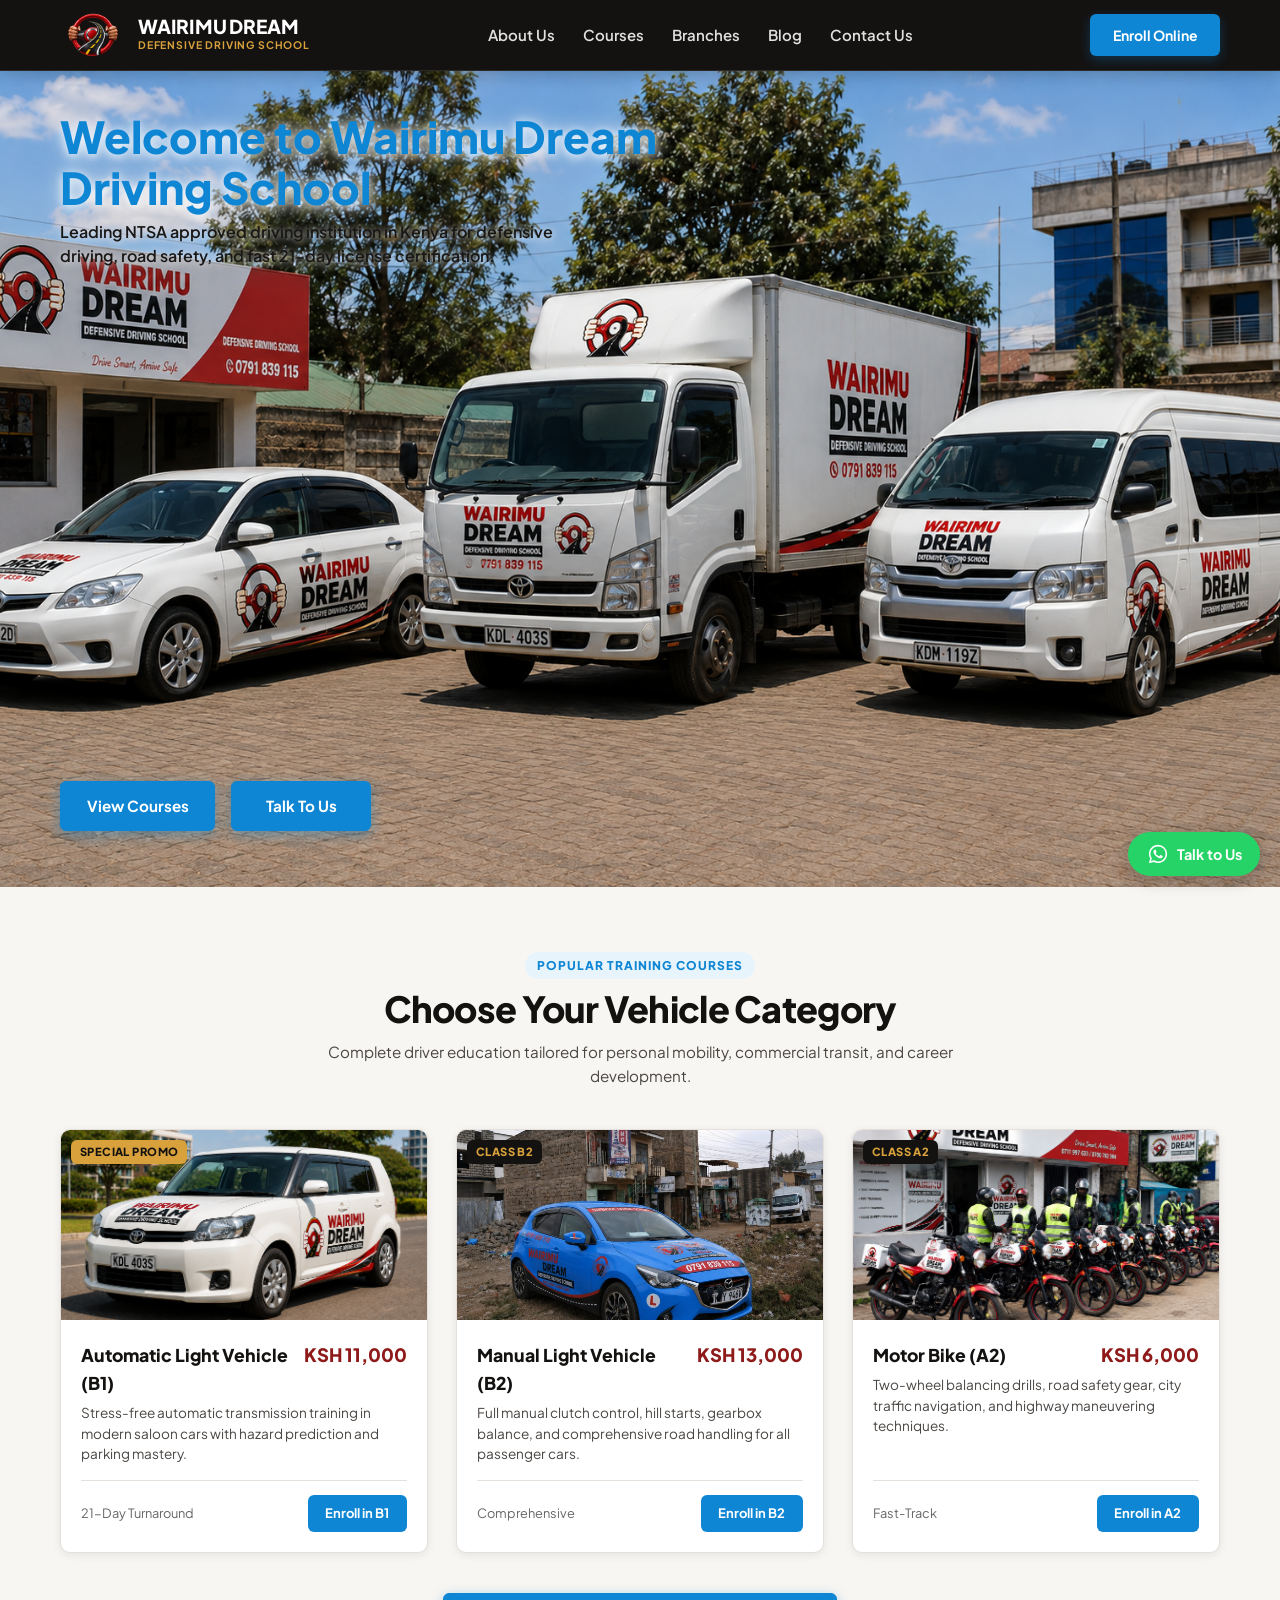
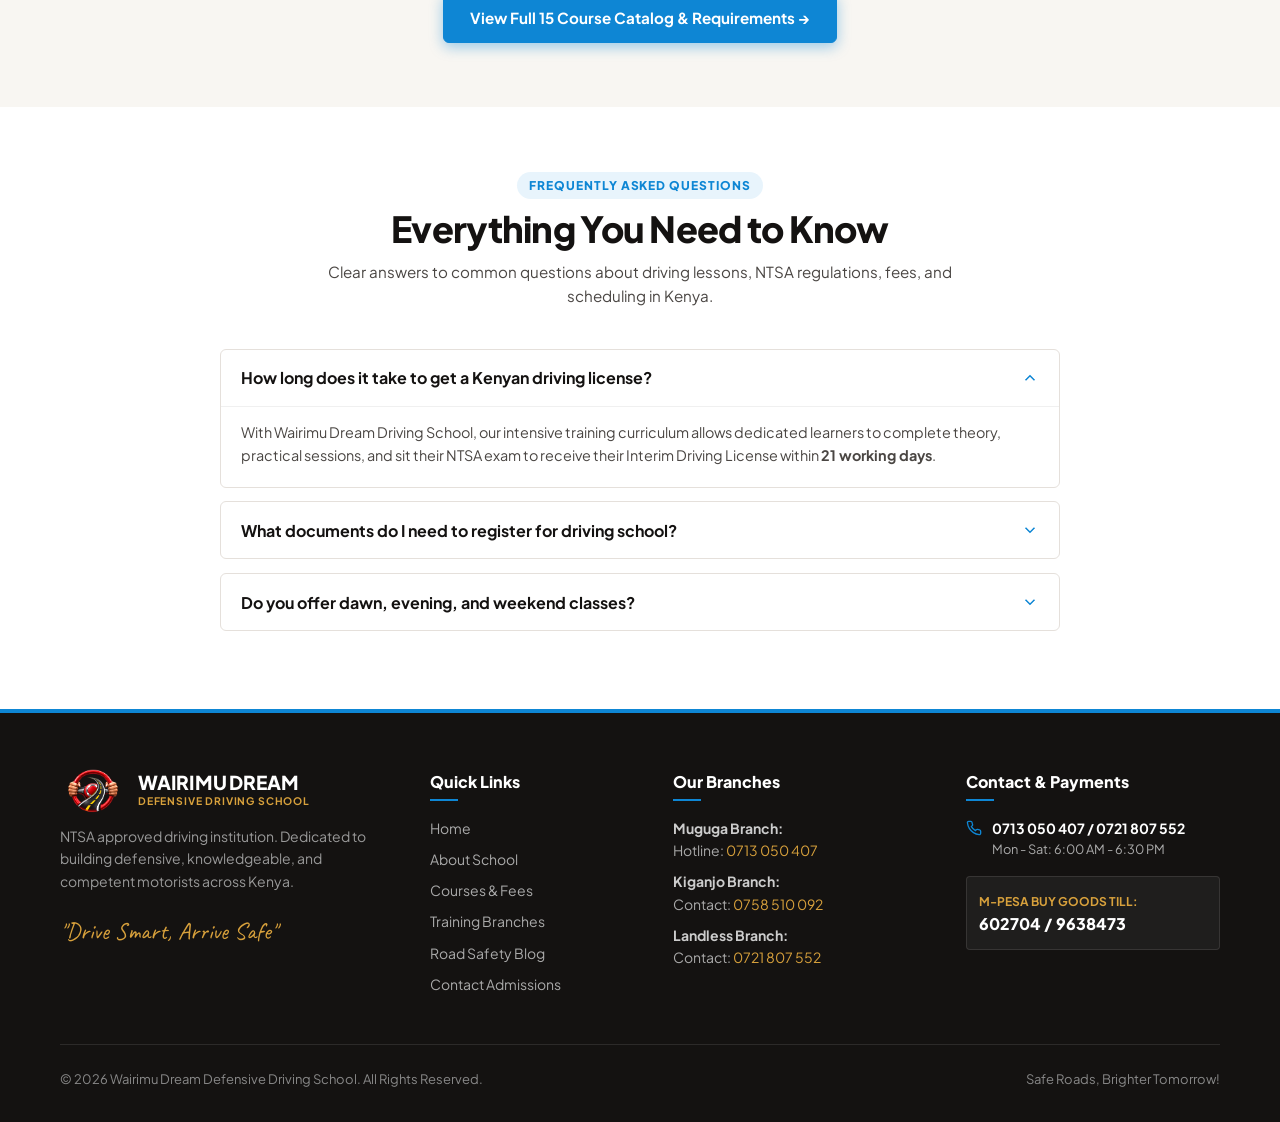
==== index.html @ 2af0788a "Complete agency-grade website redesign: corporate navbar, all 15 courses, FAQ, SEO schema, responsiv" ====
<!DOCTYPE html>
<html lang="en">
<head>
  <meta charset="UTF-8" />
  <meta name="viewport" content="width=device-width, initial-scale=1.0" />
  
  <!-- Primary Meta Tags -->
  <title>Wairimu Dream Defensive Driving School | NTSA Approved Driving School Kenya</title>
  <meta name="title" content="Wairimu Dream Defensive Driving School | NTSA Approved Driving School Kenya" />
  <meta name="description" content="Enroll at Wairimu Dream Defensive Driving School. NTSA approved courses in Kenya: Automatic B1 KSH 11,000, Manual B2 KSH 13,000, Motorbikes, Trucks, and Vans. Get your DL in 21 days." />
  <meta name="keywords" content="driving school in kenya, wairimu dream driving school, driving lessons muguga, driving school kiganjo, driving school landless, ntsa approved driving school" />
  <link rel="canonical" href="http://localhost:3000/index.html" />

  <link rel="preconnect" href="https://fonts.googleapis.com" />
  <link rel="preconnect" href="https://fonts.gstatic.com" crossorigin />
  <link href="https://fonts.googleapis.com/css2?family=Caveat:wght@600;700&family=Plus+Jakarta+Sans:wght@400;500;600;700;800&display=swap" rel="stylesheet" />

  <link rel="stylesheet" href="style.css" />

  <!-- Schema.org JSON-LD -->
  <script type="application/ld+json">
  {
    "@context": "https://schema.org",
    "@type": "DrivingSchool",
    "name": "Wairimu Dream Defensive Driving School",
    "url": "http://localhost:3000/",
    "logo": "http://localhost:3000/images/logo/logo.png",
    "telephone": "+254713050407",
    "priceRange": "KSH 500 - KSH 16,000"
  }
  </script>
</head>
<body>

  <!-- Sticky Navbar (Matching Screenshot Reference) -->
  <header class="site-header" id="mainHeader">
    <div class="container navbar-inner">
      <a href="index.html" class="brand-wrapper" aria-label="Wairimu Dream Defensive Driving School">
        <img src="images/logo/logo.png" alt="Wairimu Dream Logo" class="brand-logo-img" onerror="this.onerror=null; this.src='images/logo.png';" />
        <div class="brand-text-block">
          <span class="brand-title-main">WAIRIMU DREAM</span>
          <span class="brand-title-sub">DEFENSIVE DRIVING SCHOOL</span>
        </div>
      </a>

      <!-- Navigation Menu (Desktop links & Mobile Dropdown Card) -->
      <nav class="main-navigation" id="mainNavigation">
        <ul class="nav-links-list">
          <li><a href="about.html" class="nav-item-link">About Us</a></li>
          <li><a href="courses.html" class="nav-item-link">Courses</a></li>
          <li><a href="branches.html" class="nav-item-link">Branches</a></li>
          <li><a href="blog.html" class="nav-item-link">Blog</a></li>
          <li><a href="contact.html" class="nav-item-link">Contact Us</a></li>
        </ul>
        <div class="mobile-menu-cta-wrap">
          <a href="contact.html" class="mobile-menu-cta-btn">Enroll Online</a>
        </div>
      </nav>

      <!-- Desktop Action & Mobile Hamburger Button (Matching Screenshot 1 & 2) -->
      <div style="display: flex; align-items: center; gap: 0.75rem;">
        <a href="contact.html" class="header-action-btn desktop-only">Enroll Online</a>
        <button class="mobile-nav-toggle" id="navToggleBtn" aria-label="Toggle Menu" aria-expanded="false">
          <svg viewBox="0 0 24 24" fill="none" stroke="currentColor" stroke-width="2.5"><line x1="3" y1="6" x2="21" y2="6"/><line x1="3" y1="12" x2="21" y2="12"/><line x1="3" y1="18" x2="21" y2="18"/></svg>
        </button>
      </div>
    </div>
  </header>

  <main>
    <!-- Hero Section (Daylight Fleet with Clean Headline & Bottom Action Buttons) -->
    <section class="hero-mobile-fit" id="heroSection">
      <div class="container" style="display: flex; flex-direction: column; justify-content: space-between; height: 100%; min-height: inherit;">
        
        <!-- Top Overlay Headline -->
        <div class="hero-top-overlay-headline">
          <h1 class="hero-headline-blue">Welcome to Wairimu Dream Driving School</h1>
          <p class="hero-lead-text">
            Leading NTSA approved driving institution in Kenya for defensive driving, road safety, and fast 21-day license certification.
          </p>
        </div>

        <!-- Bottom Action Buttons (Matching Screenshot 1 & 2) -->
        <div class="hero-bottom-actions">
          <div class="hero-btn-row-flex">
            <a href="courses.html" class="btn-hero-blue">View Courses</a>
            <a href="https://wa.me/254721807552?text=Hello%20Wairimu%20Dream%20Driving%20School,%20I%20would%20like%20to%20inquire%20about%20driving%20classes." target="_blank" rel="noopener noreferrer" class="btn-hero-talk">Talk To Us</a>
          </div>
        </div>

      </div>
    </section>

    <!-- Popular Courses Grid -->
    <section class="section-padding bg-light-section" id="popularCourses">
      <div class="container">
        <div class="section-header-corp">
          <span class="section-badge-corp">POPULAR TRAINING COURSES</span>
          <h2 class="section-title-corp">Choose Your Vehicle Category</h2>
          <p class="section-desc-corp">Complete driver education tailored for personal mobility, commercial transit, and career development.</p>
        </div>

        <div class="courses-grid-cards">
          <!-- B1 Automatic (Special Offer) -->
          <div class="corp-course-card">
            <div class="card-media-wrapper">
              <img src="images/courses/b1-automatic.png" alt="Class B1 Automatic Light Vehicle" />
              <span class="card-category-tag promo-tag">SPECIAL PROMO</span>
            </div>
            <div class="card-body-corp">
              <div class="card-title-row">
                <h3 class="card-course-title">Automatic Light Vehicle (B1)</h3>
                <span class="card-course-fee">KSH 11,000</span>
              </div>
              <p class="card-course-summary">Stress-free automatic transmission training in modern saloon cars with hazard prediction and parking mastery.</p>
              <div class="card-footer-action">
                <span style="font-size: 0.8rem; color: #666;">21-Day Turnaround</span>
                <a href="contact.html?course=B1" class="btn-card-enroll">Enroll in B1</a>
              </div>
            </div>
          </div>

          <!-- B2 Manual Light Vehicle -->
          <div class="corp-course-card">
            <div class="card-media-wrapper">
              <img src="images/courses/b2-manual.jpeg" alt="Class B2 Manual Light Vehicle" />
              <span class="card-category-tag">CLASS B2</span>
            </div>
            <div class="card-body-corp">
              <div class="card-title-row">
                <h3 class="card-course-title">Manual Light Vehicle (B2)</h3>
                <span class="card-course-fee">KSH 13,000</span>
              </div>
              <p class="card-course-summary">Full manual clutch control, hill starts, gearbox balance, and comprehensive road handling for all passenger cars.</p>
              <div class="card-footer-action">
                <span style="font-size: 0.8rem; color: #666;">Comprehensive</span>
                <a href="contact.html?course=B2" class="btn-card-enroll">Enroll in B2</a>
              </div>
            </div>
          </div>

          <!-- A2 Motorbike -->
          <div class="corp-course-card">
            <div class="card-media-wrapper">
              <img src="images/courses/a2-motorcycle.png" alt="Class A2 Motorcycle" />
              <span class="card-category-tag">CLASS A2</span>
            </div>
            <div class="card-body-corp">
              <div class="card-title-row">
                <h3 class="card-course-title">Motor Bike (A2)</h3>
                <span class="card-course-fee">KSH 6,000</span>
              </div>
              <p class="card-course-summary">Two-wheel balancing drills, road safety gear, city traffic navigation, and highway maneuvering techniques.</p>
              <div class="card-footer-action">
                <span style="font-size: 0.8rem; color: #666;">Fast-Track</span>
                <a href="contact.html?course=A2" class="btn-card-enroll">Enroll in A2</a>
              </div>
            </div>
          </div>
        </div>

        <div style="text-align: center; margin-top: 2.5rem;">
          <a href="courses.html" class="btn-hero-blue" style="display: inline-flex;">View Full 15 Course Catalog &amp; Requirements &rarr;</a>
        </div>
      </div>
    </section>

    <!-- Frequently Asked Questions -->
    <section class="section-padding" id="faqSection">
      <div class="container">
        <div class="section-header-corp">
          <span class="section-badge-corp">FREQUENTLY ASKED QUESTIONS</span>
          <h2 class="section-title-corp">Everything You Need to Know</h2>
          <p class="section-desc-corp">Clear answers to common questions about driving lessons, NTSA regulations, fees, and scheduling in Kenya.</p>
        </div>

        <div class="faq-container">
          <div class="faq-item active">
            <button class="faq-question-btn" aria-expanded="true">
              <span>How long does it take to get a Kenyan driving license?</span>
              <svg class="faq-icon-arrow" viewBox="0 0 24 24" fill="none" stroke="currentColor" stroke-width="2"><polyline points="6 9 12 15 18 9"/></svg>
            </button>
            <div class="faq-answer-content">
              <p>With Wairimu Dream Driving School, our intensive training curriculum allows dedicated learners to complete theory, practical sessions, and sit their NTSA exam to receive their Interim Driving License within <strong>21 working days</strong>.</p>
            </div>
          </div>

          <div class="faq-item">
            <button class="faq-question-btn" aria-expanded="false">
              <span>What documents do I need to register for driving school?</span>
              <svg class="faq-icon-arrow" viewBox="0 0 24 24" fill="none" stroke="currentColor" stroke-width="2"><polyline points="6 9 12 15 18 9"/></svg>
            </button>
            <div class="faq-answer-content">
              <p>To register, you need: 1. A clear copy of your National ID or Passport, 2. A copy of your KRA PIN certificate, 3. Two passport-size photographs, and 4. You must be at least 18 years of age.</p>
            </div>
          </div>

          <div class="faq-item">
            <button class="faq-question-btn" aria-expanded="false">
              <span>Do you offer dawn, evening, and weekend classes?</span>
              <svg class="faq-icon-arrow" viewBox="0 0 24 24" fill="none" stroke="currentColor" stroke-width="2"><polyline points="6 9 12 15 18 9"/></svg>
            </button>
            <div class="faq-answer-content">
              <p>Yes! We offer dawn classes starting at <strong>6:00 AM</strong>, day sessions, evening classes up to <strong>6:30 PM</strong>, as well as dedicated Saturday practical sessions.</p>
            </div>
          </div>
        </div>
      </div>
    </section>
  </main>

  <!-- Footer -->
  <footer class="site-footer-corp">
    <div class="container">
      <div class="footer-grid-corp">
        <div class="footer-about-block">
          <div class="brand-wrapper" style="margin-bottom: 0.75rem;">
            <img src="images/logo/logo.png" alt="Wairimu Dream Logo" class="brand-logo-img" style="filter: brightness(1.2);" onerror="this.onerror=null; this.src='images/logo.png';" />
            <div class="brand-text-block">
              <span class="brand-title-main" style="color: #FFFFFF;">WAIRIMU DREAM</span>
              <span class="brand-title-sub" style="color: var(--color-gold);">DEFENSIVE DRIVING SCHOOL</span>
            </div>
          </div>
          <p>
            NTSA approved driving institution. Dedicated to building defensive, knowledgeable, and competent motorists across Kenya.
          </p>
          <p style="font-family: var(--font-script); font-size: 1.5rem; color: var(--color-gold);">
            "Drive Smart, Arrive Safe"
          </p>
        </div>

        <div>
          <h4 class="footer-heading-corp">Quick Links</h4>
          <ul class="footer-links-list">
            <li><a href="index.html">Home</a></li>
            <li><a href="about.html">About School</a></li>
            <li><a href="courses.html">Courses &amp; Fees</a></li>
            <li><a href="branches.html">Training Branches</a></li>
            <li><a href="blog.html">Road Safety Blog</a></li>
            <li><a href="contact.html">Contact Admissions</a></li>
          </ul>
        </div>

        <div>
          <h4 class="footer-heading-corp">Our Branches</h4>
          <ul class="footer-links-list">
            <li><strong>Muguga Branch:</strong> <br /><span style="color: #AAA;">Hotline: <a href="tel:0713050407" style="color: var(--color-gold);">0713 050 407</a></span></li>
            <li style="margin-top: 0.5rem;"><strong>Kiganjo Branch:</strong> <br /><span style="color: #AAA;">Contact: <a href="tel:0758510092" style="color: var(--color-gold);">0758 510 092</a></span></li>
            <li style="margin-top: 0.5rem;"><strong>Landless Branch:</strong> <br /><span style="color: #AAA;">Contact: <a href="tel:0721807552" style="color: var(--color-gold);">0721 807 552</a></span></li>
          </ul>
        </div>

        <div>
          <h4 class="footer-heading-corp">Contact &amp; Payments</h4>
          <div class="footer-contact-item">
            <svg viewBox="0 0 24 24" fill="none" stroke="currentColor" stroke-width="2"><path d="M22 16.92v3a2 2 0 0 1-2.18 2 19.79 19.79 0 0 1-8.63-3.07 19.5 19.5 0 0 1-6-6 19.79 19.79 0 0 1-3.07-8.67A2 2 0 0 1 4.11 2h3a2 2 0 0 1 2 1.72 12.84 12.84 0 0 0 .7 2.81 2 2 0 0 1-.45 2.11L8.09 9.91a16 16 0 0 0 6 6l1.27-1.27a2 2 0 0 1 2.11-.45 12.84 12.84 0 0 0 2.81.7A2 2 0 0 1 22 16.92z"/></svg>
            <div>
              <p style="margin: 0; font-weight: 700; color: #FFF;">0713 050 407 / 0721 807 552</p>
              <p style="margin: 0; font-size: 0.8rem;">Mon - Sat: 6:00 AM - 6:30 PM</p>
            </div>
          </div>
          <div style="margin-top: 1rem; background: rgba(255,255,255,0.05); padding: 0.75rem; border-radius: 4px; border: 1px solid rgba(255,255,255,0.1);">
            <span style="font-size: 0.75rem; color: var(--color-gold); font-weight: 700;">M-PESA BUY GOODS TILL:</span>
            <p style="color: #FFF; font-weight: 800; font-size: 1rem; margin: 0;">602704 / 9638473</p>
          </div>
        </div>
      </div>

      <div class="footer-bottom-corp">
        <p>&copy; <span id="currentYear"></span> Wairimu Dream Defensive Driving School. All Rights Reserved.</p>
        <p>Safe Roads, Brighter Tomorrow!</p>
      </div>
    </div>
  </footer>

  <!-- Floating WhatsApp (Matching Screenshot 1 & 2) -->
  <a href="https://wa.me/254721807552?text=Hello%20Wairimu%20Dream%20Driving%20School,%20I%20would%20like%20to%20inquire%20about%20driving%20classes." class="floating-whatsapp-pill" target="_blank" rel="noopener noreferrer" aria-label="Talk to Us on WhatsApp">
    <svg viewBox="0 0 24 24" fill="currentColor"><path d="M12.04 2c-5.46 0-9.91 4.45-9.91 9.91 0 1.75.46 3.45 1.32 4.95L2.05 22l5.25-1.38c1.45.79 3.08 1.21 4.74 1.21 5.46 0 9.91-4.45 9.91-9.91 0-2.65-1.03-5.14-2.9-7.01A9.816 9.816 0 0 0 12.04 2zm0 18.09c-1.48 0-2.93-.4-4.2-1.15l-.3-.18-3.12.82.83-3.04-.2-.31a8.136 8.136 0 0 1-1.25-4.32c0-4.52 3.68-8.2 8.2-8.2 2.19 0 4.25.85 5.8 2.4 1.55 1.55 2.4 3.61 2.4 5.8 0 4.52-3.68 8.18-8.16 8.18zm4.49-6.14c-.25-.12-1.46-.72-1.68-.8-.23-.08-.39-.12-.56.12-.17.25-.64.8-.79.97-.14.17-.29.19-.53.07-.25-.12-1.04-.38-1.98-1.22-.73-.65-1.23-1.46-1.37-1.71-.14-.25-.01-.38.11-.5.11-.11.25-.29.37-.43.12-.14.17-.25.25-.41.08-.17.04-.31-.02-.43s-.56-1.34-.76-1.84c-.2-.48-.41-.42-.56-.43h-.48c-.17 0-.43.06-.66.31-.23.25-.87.85-.87 2.07 0 1.22.89 2.4 1.01 2.57.12.17 1.75 2.67 4.24 3.74.59.26 1.05.41 1.41.53.6.19 1.14.16 1.57.1.48-.07 1.46-.6 1.67-1.18.21-.58.21-1.07.14-1.18-.06-.1-.23-.16-.48-.28z"/></svg>
    <span>Talk to Us</span>
  </a>

  <script src="script.js"></script>
</body>
</html>
---- style.css ----
/* ==========================================================================
   WAIRIMU DREAM DEFENSIVE DRIVING SCHOOL
   Reference Pixel-Perfect Mobile-First Design (Matching Screenshots)
   ========================================================================== */

:root {
  /* Brand Corporate Colors */
  --color-primary: #8E1A1A;        /* Deep Maroon */
  --color-primary-dark: #661010;
  --color-primary-light: #A82424;
  --color-primary-subtle: #FDF2F2;
  
  --color-accent-blue: #0E86D4;    /* Action Blue matching reference */
  --color-accent-blue-dark: #0B6FB3;
  
  --color-gold: #D8A13C;           /* Kenyan Gold */
  --color-gold-dark: #B38022;
  --color-gold-light: #FBF4E4;
  
  --color-dark: #141211;           /* Deep Navbar Dark */
  --color-dark-surface: #1E1B19;   /* Mobile Dropdown Dark */
  --color-dark-alt: #2C2927;
  --color-gray-dark: #4A4643;
  --color-gray-mid: #706B67;
  --color-gray-light: #E5E0DB;
  --color-gray-bg: #F8F6F2;
  --color-white: #FFFFFF;
  
  --color-whatsapp: #25D366;
  --color-whatsapp-dark: #1EBE5D;
  
  /* Typography */
  --font-main: 'Plus Jakarta Sans', -apple-system, BlinkMacSystemFont, 'Segoe UI', Roboto, sans-serif;
  --font-script: 'Caveat', cursive;
  
  /* Shadows & Radius */
  --shadow-sm: 0 2px 8px rgba(0, 0, 0, 0.08);
  --shadow-md: 0 8px 24px rgba(0, 0, 0, 0.12);
  --shadow-lg: 0 16px 36px rgba(0, 0, 0, 0.2);
  
  --radius-sm: 6px;
  --radius-md: 10px;
  --radius-lg: 14px;
  --radius-full: 9999px;
  
  --transition: all 0.25s cubic-bezier(0.16, 1, 0.3, 1);
}

/* Global Reset */
*, *::before, *::after {
  box-sizing: border-box;
  margin: 0;
  padding: 0;
}

html {
  scroll-behavior: smooth;
  font-size: 16px;
  overflow-x: hidden;
  width: 100%;
}

body {
  font-family: var(--font-main);
  color: var(--color-dark);
  background-color: #FFFFFF;
  line-height: 1.6;
  -webkit-font-smoothing: antialiased;
  -moz-osx-font-smoothing: grayscale;
  overflow-x: hidden;
  width: 100%;
}

img {
  max-width: 100%;
  height: auto;
  display: block;
}

/* Prevent inline SVG icons from blowing up — always set explicit size on the element */
svg {
  overflow: hidden;
  flex-shrink: 0;
}

a {
  color: inherit;
  text-decoration: none;
  transition: var(--transition);
}

ul {
  list-style: none;
}

button, input, select, textarea {
  font-family: inherit;
  outline: none;
}

/* ==========================================================================
   Top Announcement Bar (sub-pages: courses, about, branches, blog, contact)
   ========================================================================== */

.top-bar {
  background-color: var(--color-dark);
  color: #AAAAAA;
  font-size: 0.8125rem;
  padding: 0.4rem 0;
  border-bottom: 1px solid rgba(255,255,255,0.08);
}

.top-bar-content {
  display: flex;
  justify-content: space-between;
  align-items: center;
  flex-wrap: wrap;
  gap: 0.4rem;
}

.top-bar-left,
.top-bar-right {
  display: flex;
  align-items: center;
  gap: 1rem;
  flex-wrap: wrap;
}

.top-bar-item {
  display: inline-flex;
  align-items: center;
  gap: 0.4rem;
  white-space: nowrap;
}

.top-bar-item svg {
  color: var(--color-gold);
  width: 14px !important;
  height: 14px !important;
  min-width: 14px;
  min-height: 14px;
  flex-shrink: 0;
}

.top-bar-item a {
  color: #CCCCCC;
}

.top-bar-item a:hover {
  color: #FFFFFF;
}

.top-badge-ntsa {
  background-color: var(--color-primary);
  color: #FFFFFF;
  font-size: 0.68rem;
  font-weight: 800;
  padding: 0.1rem 0.45rem;
  border-radius: 4px;
  letter-spacing: 0.04em;
  text-transform: uppercase;
}

/* ==========================================================================
   Container
   ========================================================================== */

.container {
  width: 100%;
  max-width: 1200px;
  margin-left: auto;
  margin-right: auto;
  padding-left: 1.25rem;
  padding-right: 1.25rem;
}

/* ==========================================================================
   Navbar: Dark Header (Matching Screenshot Reference)
   ========================================================================== */

.site-header {
  position: sticky;
  top: 0;
  z-index: 1000;
  background-color: var(--color-dark);
  border-bottom: 1px solid rgba(255, 255, 255, 0.1);
  box-shadow: 0 4px 16px rgba(0, 0, 0, 0.2);
}

.navbar-inner {
  display: flex;
  justify-content: space-between;
  align-items: center;
  height: 70px;
}

.brand-wrapper {
  display: flex;
  align-items: center;
  gap: 0.75rem;
}

.brand-logo-img {
  height: 44px !important;
  max-height: 44px !important;
  width: auto !important;
  max-width: 160px !important;
  object-fit: contain;
  display: block;
}

.brand-text-block {
  display: flex;
  flex-direction: column;
}

.brand-title-main {
  font-size: 1.2rem;
  font-weight: 800;
  color: #FFFFFF;
  line-height: 1.1;
  letter-spacing: -0.01em;
}

.brand-title-sub {
  font-size: 0.65rem;
  font-weight: 700;
  color: var(--color-gold);
  letter-spacing: 0.08em;
  text-transform: uppercase;
}

/* Desktop Nav Links */
.main-navigation {
  display: flex;
  align-items: center;
}

.nav-links-list {
  display: flex;
  align-items: center;
  gap: 1.75rem;
}

.nav-item-link {
  font-size: 0.9375rem;
  font-weight: 600;
  color: #E0E0E0;
  padding: 0.4rem 0;
  position: relative;
}

.nav-item-link:hover,
.nav-item-link.active {
  color: var(--color-accent-blue);
}

.nav-item-link::after {
  content: '';
  position: absolute;
  bottom: 0;
  left: 0;
  width: 0;
  height: 2px;
  background-color: var(--color-accent-blue);
  transition: width 0.25s ease;
}

.nav-item-link:hover::after,
.nav-item-link.active::after {
  width: 100%;
}

.header-action-btn {
  background-color: var(--color-accent-blue);
  color: #FFFFFF;
  font-size: 0.875rem;
  font-weight: 700;
  padding: 0.6rem 1.4rem;
  border-radius: var(--radius-sm);
  display: inline-flex;
  align-items: center;
  gap: 0.4rem;
  box-shadow: 0 4px 12px rgba(14, 134, 212, 0.3);
}

.header-action-btn:hover {
  background-color: var(--color-accent-blue-dark);
  color: #FFFFFF;
}

/* Mobile Hamburger Button (Matching Screenshot 1 & 2) */
.mobile-nav-toggle {
  display: none;
  background: transparent;
  border: 1px solid rgba(255, 255, 255, 0.3);
  border-radius: 6px;
  cursor: pointer;
  padding: 0.45rem 0.65rem;
  color: #FFFFFF;
}

.mobile-nav-toggle svg {
  width: 22px;
  height: 22px;
  display: block;
}

/* ==========================================================================
   Hero Section: Daylight Real Fleet Image (Exact Screenshot Layout)
   ========================================================================== */

.hero-mobile-fit {
  position: relative;
  min-height: 80vh;
  display: flex;
  flex-direction: column;
  justify-content: space-between;
  background-color: #D6D0C5;
  background-image: url('images/hero/hero-1 (1).png');
  background-size: cover;
  background-position: center;
  padding: 2.5rem 0 3.5rem;
  overflow: hidden;
}

.hero-top-overlay-headline {
  position: relative;
  z-index: 2;
  text-align: left;
  max-width: 600px;
}

.hero-headline-blue {
  font-size: clamp(1.85rem, 4.5vw, 2.75rem);
  font-weight: 800;
  color: var(--color-accent-blue);
  line-height: 1.15;
  text-shadow: 0 2px 10px rgba(255, 255, 255, 0.9), 0 0 20px rgba(255, 255, 255, 0.8);
  margin-bottom: 0.5rem;
}

.hero-lead-text {
  font-size: 1rem;
  font-weight: 600;
  color: #1A1817;
  line-height: 1.5;
  text-shadow: 0 1px 8px rgba(255, 255, 255, 0.9);
  max-width: 540px;
}

/* Hero Bottom Action Buttons (Side by Side matching Screenshot) */
.hero-bottom-actions {
  position: relative;
  z-index: 2;
  margin-top: auto;
  padding-top: 2rem;
}

.hero-btn-row-flex {
  display: flex;
  align-items: center;
  gap: 1rem;
  flex-wrap: wrap;
}

.btn-hero-blue {
  background-color: var(--color-accent-blue);
  color: #FFFFFF;
  font-weight: 700;
  font-size: 0.95rem;
  padding: 0.75rem 1.6rem;
  border-radius: 6px;
  display: inline-flex;
  align-items: center;
  justify-content: center;
  box-shadow: 0 4px 14px rgba(14, 134, 212, 0.4);
  border: 1px solid var(--color-accent-blue);
  min-width: 140px;
}

.btn-hero-blue:hover {
  background-color: var(--color-accent-blue-dark);
  color: #FFFFFF;
}

.btn-hero-talk {
  background-color: var(--color-accent-blue);
  color: #FFFFFF;
  font-weight: 700;
  font-size: 0.95rem;
  padding: 0.75rem 1.6rem;
  border-radius: 6px;
  display: inline-flex;
  align-items: center;
  justify-content: center;
  box-shadow: 0 4px 14px rgba(14, 134, 212, 0.4);
  border: 1px solid var(--color-accent-blue);
  min-width: 140px;
}

.btn-hero-talk:hover {
  background-color: var(--color-accent-blue-dark);
  color: #FFFFFF;
}

/* ==========================================================================
   Floating WhatsApp Button (Matching Screenshot 1 & 2)
   ========================================================================== */

.floating-whatsapp-pill {
  position: fixed;
  bottom: 24px;
  right: 20px;
  z-index: 999;
  background-color: var(--color-whatsapp);
  color: #FFFFFF;
  padding: 0.65rem 1.15rem;
  border-radius: var(--radius-full);
  box-shadow: 0 4px 16px rgba(0, 0, 0, 0.25);
  display: flex;
  align-items: center;
  gap: 0.5rem;
  font-weight: 700;
  font-size: 0.9rem;
}

.floating-whatsapp-pill:hover {
  background-color: var(--color-whatsapp-dark);
  color: #FFFFFF;
  transform: translateY(-2px);
}

.floating-whatsapp-pill svg {
  width: 22px;
  height: 22px;
}

/* ==========================================================================
   Sub-Page Banners & Content Sections
   ========================================================================== */

.page-banner-corp {
  background-color: var(--color-gray-bg);
  border-bottom: 1px solid var(--color-gray-light);
  padding: 2.75rem 0 3rem;
  text-align: center;
}

.page-breadcrumbs {
  display: flex;
  justify-content: center;
  align-items: center;
  gap: 0.5rem;
  font-size: 0.8125rem;
  font-weight: 700;
  color: var(--color-accent-blue);
  text-transform: uppercase;
  letter-spacing: 0.05em;
  margin-bottom: 0.5rem;
}

.page-breadcrumbs a {
  color: var(--color-gray-mid);
}

.page-breadcrumbs a:hover {
  color: var(--color-accent-blue);
}

.page-banner-title {
  font-size: clamp(1.85rem, 3.5vw, 2.5rem);
  font-weight: 800;
  color: var(--color-dark);
  line-height: 1.15;
  letter-spacing: -0.02em;
  margin-bottom: 0.4rem;
}

.page-banner-sub {
  font-size: 0.95rem;
  color: var(--color-gray-dark);
  max-width: 600px;
  margin: 0 auto;
}

.section-padding {
  padding: 4rem 0;
}

.bg-light-section {
  background-color: var(--color-gray-bg);
}

.section-header-corp {
  text-align: center;
  max-width: 680px;
  margin: 0 auto 2.5rem;
}

.section-badge-corp {
  display: inline-block;
  font-size: 0.75rem;
  font-weight: 800;
  color: var(--color-accent-blue);
  background-color: #E8F4FC;
  padding: 0.25rem 0.75rem;
  border-radius: var(--radius-full);
  letter-spacing: 0.08em;
  text-transform: uppercase;
  margin-bottom: 0.5rem;
}

.section-title-corp {
  font-size: clamp(1.75rem, 3vw, 2.25rem);
  font-weight: 800;
  color: var(--color-dark);
  line-height: 1.2;
  letter-spacing: -0.02em;
  margin-bottom: 0.6rem;
}

.section-desc-corp {
  font-size: 0.95rem;
  color: var(--color-gray-dark);
  line-height: 1.6;
}

/* ==========================================================================
   Courses Showcase Cards
   ========================================================================== */

.courses-grid-cards {
  display: grid;
  grid-template-columns: repeat(3, 1fr);
  gap: 1.75rem;
}

.corp-course-card {
  background-color: #FFFFFF;
  border-radius: var(--radius-md);
  border: 1px solid var(--color-gray-light);
  overflow: hidden;
  box-shadow: var(--shadow-sm);
  transition: var(--transition);
  display: flex;
  flex-direction: column;
}

.corp-course-card:hover {
  transform: translateY(-4px);
  box-shadow: var(--shadow-md);
  border-color: var(--color-accent-blue);
}

.card-media-wrapper {
  position: relative;
  height: 190px;
  background-color: var(--color-gray-bg);
  overflow: hidden;
}

.card-media-wrapper img {
  width: 100%;
  height: 100%;
  object-fit: cover;
  transition: transform 0.4s ease;
}

.corp-course-card:hover .card-media-wrapper img {
  transform: scale(1.04);
}

.card-category-tag {
  position: absolute;
  top: 10px;
  left: 10px;
  background-color: var(--color-dark);
  color: var(--color-gold);
  font-size: 0.7rem;
  font-weight: 800;
  padding: 0.2rem 0.55rem;
  border-radius: var(--radius-sm);
  letter-spacing: 0.04em;
}

.card-category-tag.promo-tag {
  background-color: var(--color-gold);
  color: var(--color-dark);
}

.card-body-corp {
  padding: 1.25rem;
  display: flex;
  flex-direction: column;
  flex: 1;
}

.card-title-row {
  display: flex;
  justify-content: space-between;
  align-items: baseline;
  margin-bottom: 0.4rem;
  gap: 0.5rem;
}

.card-course-title {
  font-size: 1.1rem;
  font-weight: 800;
  color: var(--color-dark);
}

.card-course-fee {
  font-size: 1.15rem;
  font-weight: 800;
  color: var(--color-primary);
  white-space: nowrap;
}

.card-course-summary {
  font-size: 0.85rem;
  color: var(--color-gray-dark);
  margin-bottom: 1rem;
  line-height: 1.5;
}

.card-req-list {
  background-color: var(--color-gray-bg);
  padding: 0.75rem;
  border-radius: var(--radius-sm);
  font-size: 0.78rem;
  color: var(--color-gray-mid);
  margin-bottom: 1rem;
  border-left: 3px solid var(--color-accent-blue);
}

.card-footer-action {
  margin-top: auto;
  display: flex;
  justify-content: space-between;
  align-items: center;
  padding-top: 0.85rem;
  border-top: 1px solid var(--color-gray-light);
}

.btn-card-enroll {
  background-color: var(--color-accent-blue);
  color: #FFFFFF;
  font-size: 0.8125rem;
  font-weight: 700;
  padding: 0.5rem 1.1rem;
  border-radius: var(--radius-sm);
}

.btn-card-enroll:hover {
  background-color: var(--color-accent-blue-dark);
  color: #FFFFFF;
}

/* Pricing Table */
.table-card-wrapper {
  background-color: #FFFFFF;
  border-radius: var(--radius-md);
  border: 1px solid var(--color-gray-light);
  box-shadow: var(--shadow-sm);
  overflow: hidden;
  margin-bottom: 3rem;
}

.table-responsive {
  width: 100%;
  overflow-x: auto;
  -webkit-overflow-scrolling: touch;
}

.pricing-table {
  width: 100%;
  border-collapse: collapse;
  text-align: left;
  min-width: 560px;
}

.pricing-table thead {
  background-color: var(--color-dark);
  color: #FFFFFF;
}

.pricing-table th {
  padding: 1rem 1.25rem;
  font-size: 0.8125rem;
  font-weight: 700;
  letter-spacing: 0.06em;
  text-transform: uppercase;
}

.pricing-table td {
  padding: 1rem 1.25rem;
  border-bottom: 1px solid var(--color-gray-light);
  vertical-align: middle;
}

.pricing-table tbody tr:hover {
  background-color: #FAF8F5;
}

.cat-pill {
  display: inline-flex;
  align-items: center;
  justify-content: center;
  padding: 0.25rem 0.6rem;
  border-radius: var(--radius-sm);
  background-color: var(--color-gray-bg);
  color: var(--color-dark);
  font-weight: 800;
  font-size: 0.8125rem;
  border: 1px solid var(--color-gray-light);
}

.cat-pill-gold {
  background-color: var(--color-gold);
  color: var(--color-dark);
}

.table-title {
  font-weight: 700;
  font-size: 0.95rem;
  color: var(--color-dark);
}

.table-price {
  font-weight: 800;
  font-size: 1.05rem;
  color: var(--color-primary);
}

.highlighted-row {
  background-color: #FFFDF8 !important;
  border-left: 4px solid var(--color-gold);
}

/* ==========================================================================
   About & Branches Layout
   ========================================================================== */

.about-grid-2col {
  display: grid;
  grid-template-columns: 1.1fr 0.9fr;
  gap: 3rem;
  align-items: center;
}

.about-img-frame {
  border-radius: var(--radius-md);
  overflow: hidden;
  box-shadow: var(--shadow-md);
  height: 360px;
}

.about-img-frame img {
  width: 100%;
  height: 100%;
  object-fit: cover;
}

.checklist-grid {
  display: grid;
  grid-template-columns: 1fr 1fr;
  gap: 1rem;
  margin-top: 1.5rem;
}

.checklist-item {
  display: flex;
  gap: 0.6rem;
  align-items: flex-start;
  font-size: 0.9rem;
  font-weight: 600;
  color: var(--color-dark);
}

.checklist-item svg {
  color: var(--color-accent-blue);
  width: 18px;
  height: 18px;
  flex-shrink: 0;
  margin-top: 2px;
}

.branches-grid-cards {
  display: grid;
  grid-template-columns: repeat(3, 1fr);
  gap: 2rem;
}

.branch-card-corp {
  background-color: #FFFFFF;
  border-radius: var(--radius-md);
  border: 1px solid var(--color-gray-light);
  overflow: hidden;
  box-shadow: var(--shadow-sm);
  display: flex;
  flex-direction: column;
}

.branch-img-wrap {
  height: 200px;
  overflow: hidden;
}

.branch-img-wrap img {
  width: 100%;
  height: 100%;
  object-fit: cover;
}

.branch-body {
  padding: 1.25rem;
  display: flex;
  flex-direction: column;
  flex: 1;
}

.branch-body h3 {
  font-size: 1.2rem;
  font-weight: 800;
  color: var(--color-dark);
  margin-bottom: 0.5rem;
}

.branch-detail-row {
  display: flex;
  align-items: flex-start;
  gap: 0.5rem;
  font-size: 0.85rem;
  color: var(--color-gray-dark);
  margin-bottom: 0.65rem;
}

.branch-detail-row svg {
  color: var(--color-accent-blue);
  width: 16px;
  height: 16px;
  flex-shrink: 0;
  margin-top: 3px;
}

/* ==========================================================================
   FAQ Accordion
   ========================================================================== */

.faq-container {
  max-width: 840px;
  margin: 0 auto;
}

.faq-item {
  background-color: #FFFFFF;
  border: 1px solid var(--color-gray-light);
  border-radius: var(--radius-sm);
  margin-bottom: 0.85rem;
  overflow: hidden;
  box-shadow: var(--shadow-xs);
  transition: var(--transition);
}

.faq-question-btn {
  width: 100%;
  display: flex;
  justify-content: space-between;
  align-items: center;
  padding: 1.1rem 1.25rem;
  background: none;
  border: none;
  text-align: left;
  font-size: 1rem;
  font-weight: 700;
  color: var(--color-dark);
  cursor: pointer;
}

.faq-question-btn:hover {
  color: var(--color-accent-blue);
}

.faq-icon-arrow {
  width: 18px;
  height: 18px;
  color: var(--color-accent-blue);
  transition: transform 0.3s ease;
  flex-shrink: 0;
  margin-left: 0.75rem;
}

.faq-item.active .faq-icon-arrow {
  transform: rotate(180deg);
}

.faq-answer-content {
  display: none;
  padding: 0 1.25rem 1.25rem;
  font-size: 0.9rem;
  color: var(--color-gray-dark);
  line-height: 1.6;
  border-top: 1px solid #F0F0F0;
  padding-top: 0.85rem;
}

.faq-item.active .faq-answer-content {
  display: block;
}

/* ==========================================================================
   Footer
   ========================================================================== */

.site-footer-corp {
  background-color: var(--color-dark);
  color: #CCCCCC;
  padding: 3.5rem 0 2rem;
  font-size: 0.875rem;
  border-top: 4px solid var(--color-accent-blue);
}

.footer-grid-corp {
  display: grid;
  grid-template-columns: 1.3fr 0.8fr 1fr 1fr;
  gap: 2.5rem;
  margin-bottom: 2.5rem;
}

.footer-about-block p {
  color: #999999;
  line-height: 1.6;
  margin: 0.75rem 0 1.25rem;
}

.footer-heading-corp {
  font-size: 1rem;
  font-weight: 800;
  color: #FFFFFF;
  margin-bottom: 1rem;
  position: relative;
  padding-bottom: 0.4rem;
}

.footer-heading-corp::after {
  content: '';
  position: absolute;
  bottom: 0;
  left: 0;
  width: 28px;
  height: 2px;
  background-color: var(--color-accent-blue);
}

.footer-links-list li {
  margin-bottom: 0.55rem;
}

.footer-links-list a {
  color: #AAAAAA;
}

.footer-links-list a:hover {
  color: #FFFFFF;
}

.footer-contact-item {
  display: flex;
  gap: 0.6rem;
  margin-bottom: 0.75rem;
  color: #AAAAAA;
}

.footer-contact-item svg {
  color: var(--color-accent-blue);
  width: 16px;
  height: 16px;
  flex-shrink: 0;
  margin-top: 3px;
}

.footer-bottom-corp {
  border-top: 1px solid rgba(255, 255, 255, 0.1);
  padding-top: 1.5rem;
  display: flex;
  justify-content: space-between;
  align-items: center;
  flex-wrap: wrap;
  gap: 1rem;
  font-size: 0.8125rem;
  color: #888888;
}

/* ==========================================================================
   Android & iOS Mobile Navigation Dropdown (Exact Screenshot 2 Match)
   ========================================================================== */

@media (max-width: 900px) {
  .navbar-inner {
    height: 64px;
    position: relative;
  }
  
  .mobile-nav-toggle {
    display: flex;
    align-items: center;
    justify-content: center;
  }
  
  .header-action-btn.desktop-only {
    display: none;
  }
  
  /* Dropdown Card Matching Screenshot 2 */
  .main-navigation {
    position: absolute;
    top: 68px;
    left: 12px;
    right: 12px;
    background-color: var(--color-dark-surface);
    border: 1px solid rgba(255, 255, 255, 0.15);
    border-radius: var(--radius-lg);
    box-shadow: 0 16px 40px rgba(0, 0, 0, 0.6);
    padding: 1.5rem 1.25rem;
    display: none;
    z-index: 1000;
  }
  
  .main-navigation.active {
    display: block;
    animation: dropDownCard 0.25s cubic-bezier(0.16, 1, 0.3, 1);
  }
  
  @keyframes dropDownCard {
    from { opacity: 0; transform: translateY(-10px); }
    to { opacity: 1; transform: translateY(0); }
  }
  
  .nav-links-list {
    flex-direction: column;
    align-items: flex-start;
    gap: 1.1rem;
    width: 100%;
  }
  
  .nav-item-link {
    font-size: 1.05rem;
    font-weight: 600;
    color: var(--color-accent-blue);
    width: 100%;
    padding: 0.2rem 0;
  }
  
  .nav-item-link:hover,
  .nav-item-link.active {
    color: #FFFFFF;
  }
  
  .nav-item-link::after {
    display: none;
  }
  
  .mobile-menu-cta-wrap {
    margin-top: 1.5rem;
    padding-top: 1rem;
    border-top: 1px solid rgba(255, 255, 255, 0.1);
    width: 100%;
  }
  
  .mobile-menu-cta-btn {
    background-color: var(--color-accent-blue);
    color: #FFFFFF;
    font-size: 0.95rem;
    font-weight: 700;
    padding: 0.75rem 1rem;
    border-radius: var(--radius-sm);
    display: block;
    text-align: center;
    width: 100%;
  }

  /* Hero on Mobile matching Screenshot 1 */
  .hero-mobile-fit {
    min-height: 72vh;
    padding: 2rem 0 2.5rem;
  }
  
  .hero-btn-row-flex {
    justify-content: flex-start;
  }
  
  .courses-grid-cards,
  .branches-grid-cards,
  .footer-grid-corp,
  .about-grid-2col,
  .checklist-grid {
    grid-template-columns: 1fr;
  }
  
  .floating-whatsapp-pill {
    bottom: 16px;
    right: 16px;
  }
}

/* ==========================================================================
   Utility: Desktop-Only & Base Mobile CTA Styles
   ========================================================================== */

/* Hide desktop CTA button on mobile — mobile dropdown has its own */
@media (max-width: 900px) {
  .desktop-only {
    display: none !important;
  }
}

/* Mobile-menu CTA wrap: only shown inside the open mobile dropdown */
.mobile-menu-cta-wrap {
  display: none;
}
@media (max-width: 900px) {
  .mobile-menu-cta-wrap {
    display: block;
  }
}

/* ==========================================================================
   Global SVG Icon Size Guard — CRITICAL: prevents logo/icon blowup
   Applies to any SVG that doesn't have an explicit size set inline
   ========================================================================== */
.site-header svg,
.top-bar svg,
.footer-contact-item svg,
.branch-detail-row svg,
.checklist-item svg,
.step-icon-wrap svg,
.benefit-icon svg,
.faq-question-btn svg,
.floating-whatsapp-pill svg,
.page-breadcrumbs svg,
.reviewer-avatar + .reviewer-info + * svg {
  display: block;
  flex-shrink: 0;
}

.top-bar-item svg {
  width: 14px !important;
  height: 14px !important;
}

.mobile-nav-toggle svg {
  width: 22px !important;
  height: 22px !important;
  display: block;
}

.faq-icon-arrow {
  width: 18px !important;
  height: 18px !important;
  color: var(--color-accent-blue);
  transition: transform 0.3s ease;
  flex-shrink: 0;
  margin-left: 0.75rem;
}
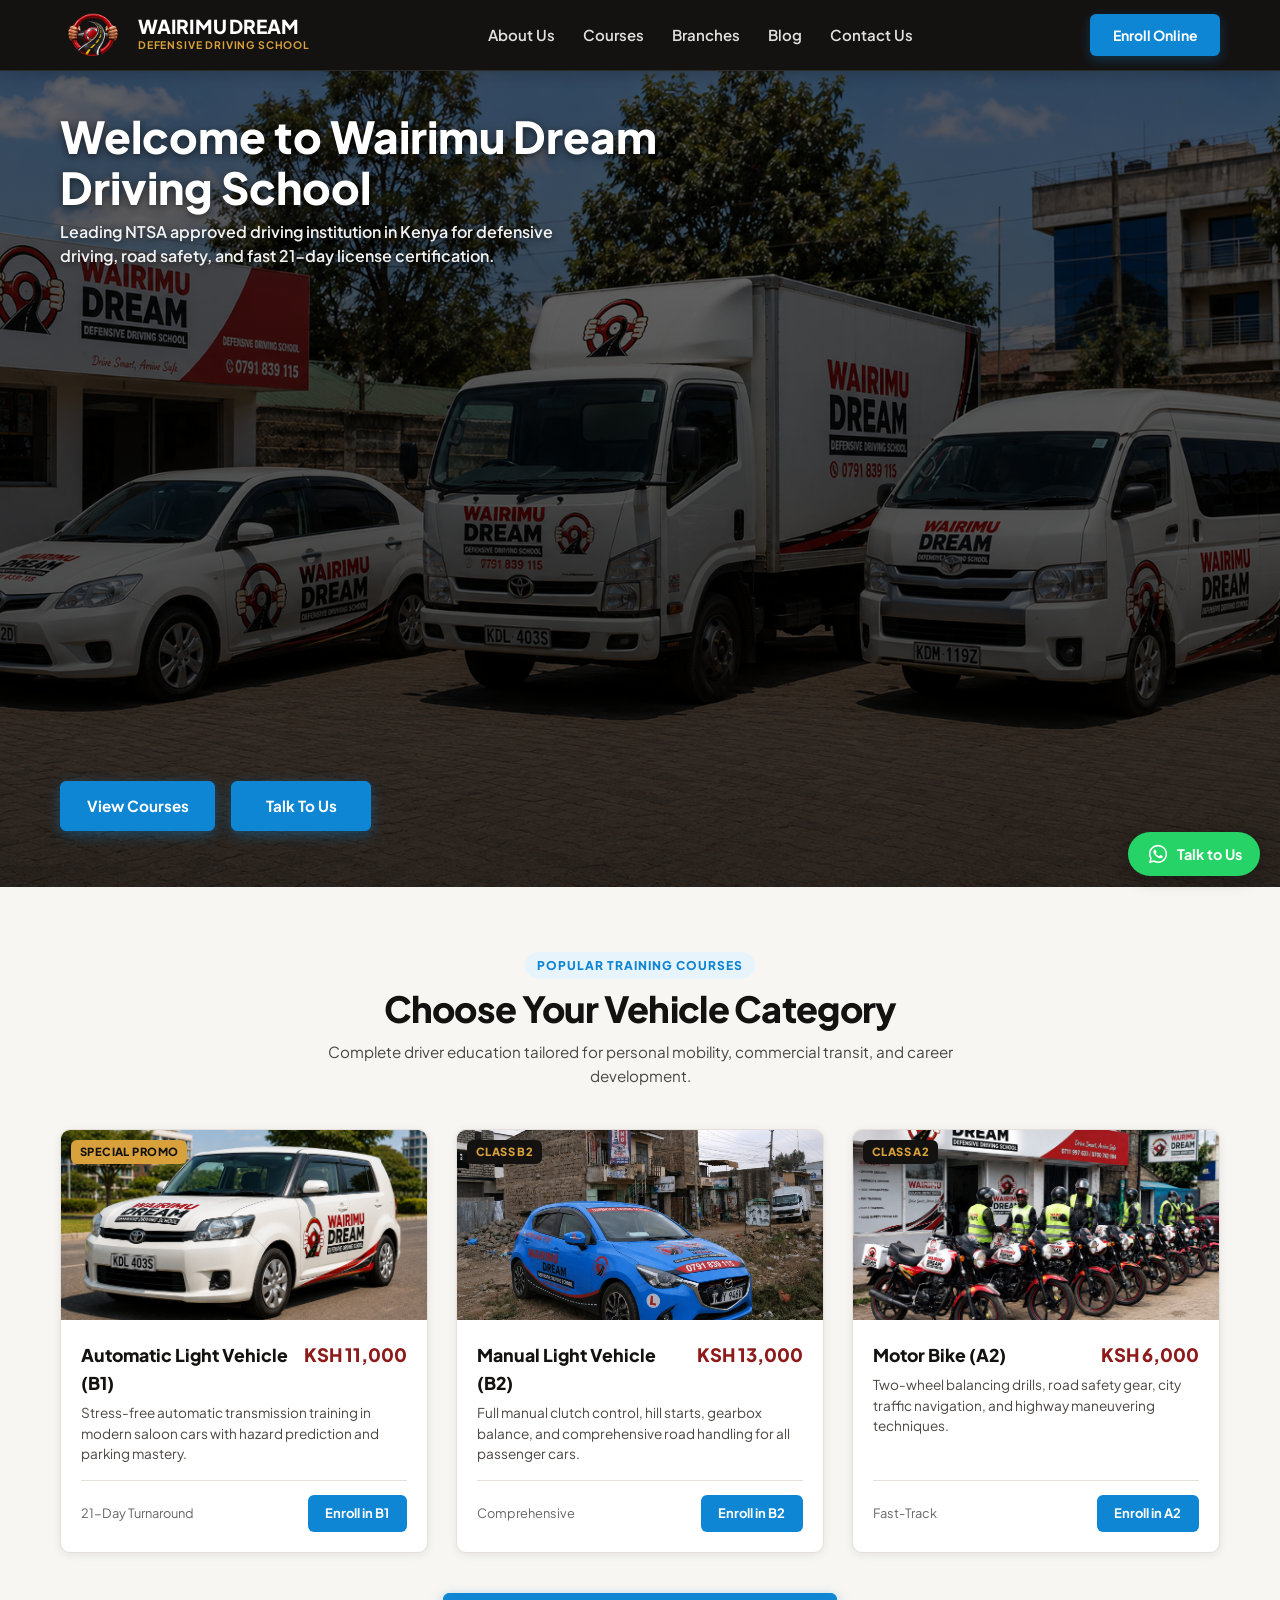
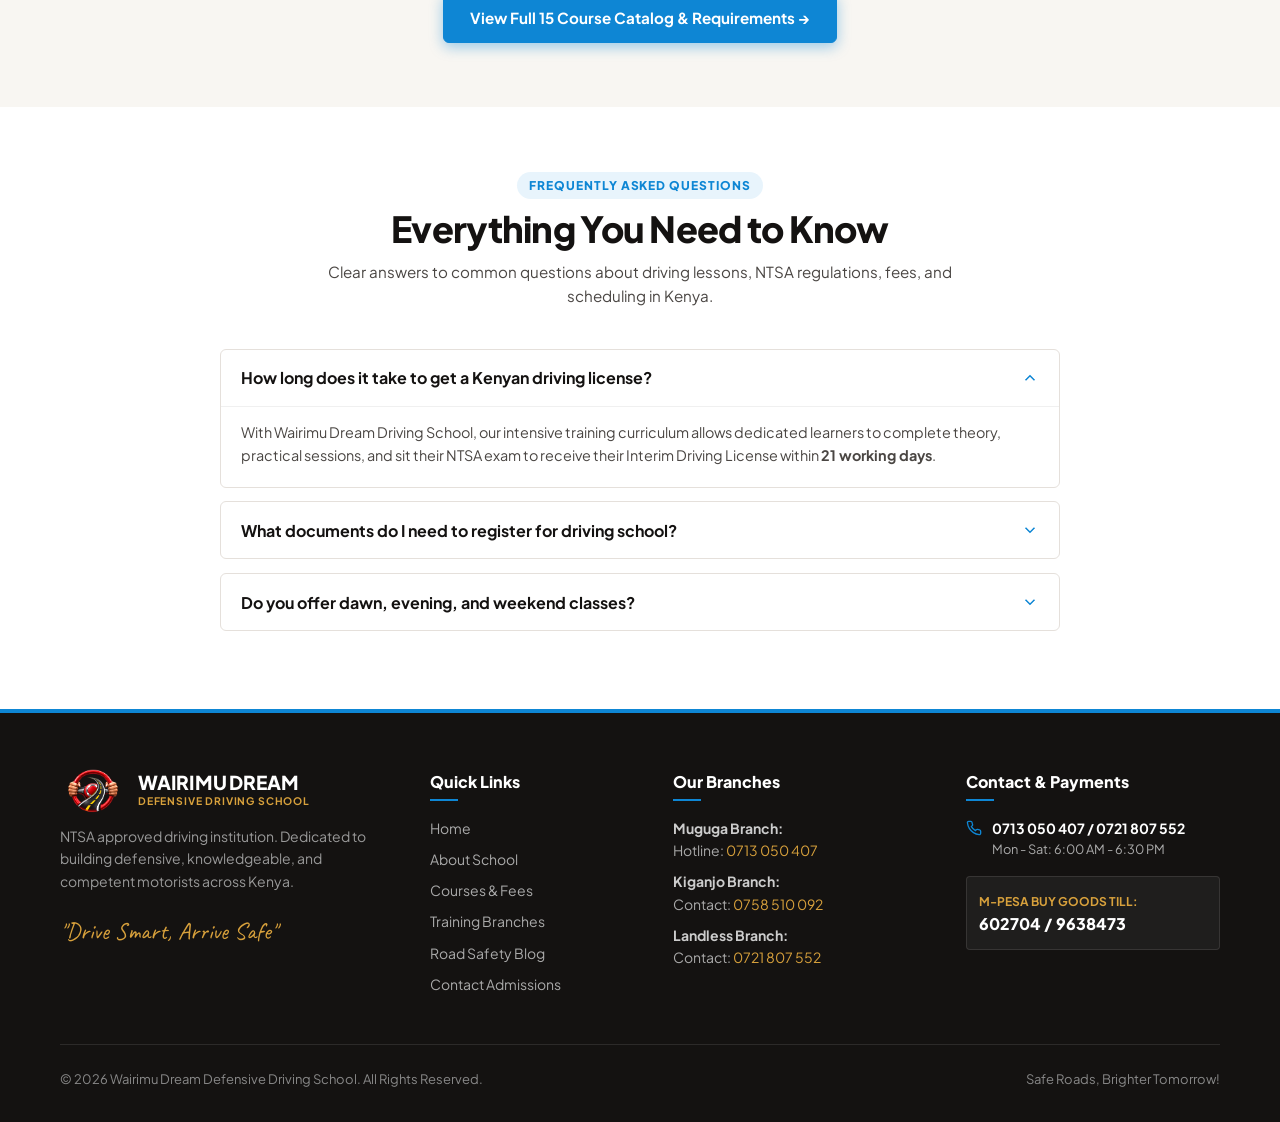
==== commit 7f5e5c53: "MVP corrections: hero contrast fix, photo course cards, about hero, canonical URLs, cleanup duplicat" ====
--- a/index.html
+++ b/index.html
@@ -9,7 +9,8 @@
   <meta name="title" content="Wairimu Dream Defensive Driving School | NTSA Approved Driving School Kenya" />
   <meta name="description" content="Enroll at Wairimu Dream Defensive Driving School. NTSA approved courses in Kenya: Automatic B1 KSH 11,000, Manual B2 KSH 13,000, Motorbikes, Trucks, and Vans. Get your DL in 21 days." />
   <meta name="keywords" content="driving school in kenya, wairimu dream driving school, driving lessons muguga, driving school kiganjo, driving school landless, ntsa approved driving school" />
-  <link rel="canonical" href="http://localhost:3000/index.html" />
+  <link rel="canonical" href="https://wairimu-dream-defensive-driving-school.karurikenga.workers.dev/" />
+
 
   <link rel="preconnect" href="https://fonts.googleapis.com" />
   <link rel="preconnect" href="https://fonts.gstatic.com" crossorigin />
--- a/style.css
+++ b/style.css
@@ -316,37 +316,94 @@
   display: flex;
   flex-direction: column;
   justify-content: space-between;
-  background-color: #D6D0C5;
-  background-image: url('images/hero/hero-1 (1).png');
+  background-color: #1A1A1A;
+  background-image:
+    linear-gradient(to bottom, rgba(0,0,0,0.55), rgba(0,0,0,0.75)),
+    url('images/hero/hero-1 (1).png');
   background-size: cover;
   background-position: center;
   padding: 2.5rem 0 3.5rem;
   overflow: hidden;
 }
 
+/* Reusable full-width sub-page hero banner with dark overlay */
+.page-hero-img {
+  position: relative;
+  min-height: 42vh;
+  display: flex;
+  flex-direction: column;
+  justify-content: flex-end;
+  background-color: #1A1A1A;
+  background-size: cover;
+  background-position: center;
+  padding: 3rem 0 2.5rem;
+  overflow: hidden;
+  background-image:
+    linear-gradient(to bottom, rgba(0,0,0,0.50), rgba(0,0,0,0.72)),
+    url('images/hero/hero-2.png');
+}
+
+
 .hero-top-overlay-headline {
   position: relative;
   z-index: 2;
   text-align: left;
-  max-width: 600px;
+  max-width: 660px;
 }
 
 .hero-headline-blue {
   font-size: clamp(1.85rem, 4.5vw, 2.75rem);
   font-weight: 800;
-  color: var(--color-accent-blue);
+  color: #FFFFFF;
   line-height: 1.15;
-  text-shadow: 0 2px 10px rgba(255, 255, 255, 0.9), 0 0 20px rgba(255, 255, 255, 0.8);
+  text-shadow: 0 2px 8px rgba(0,0,0,0.6);
   margin-bottom: 0.5rem;
 }
 
 .hero-lead-text {
   font-size: 1rem;
   font-weight: 600;
-  color: #1A1817;
+  color: #F0F0F0;
   line-height: 1.5;
-  text-shadow: 0 1px 8px rgba(255, 255, 255, 0.9);
+  text-shadow: 0 2px 6px rgba(0,0,0,0.55);
   max-width: 540px;
+}
+
+/* Sub-page hero text (inside .page-hero-img) */
+.page-hero-text {
+  position: relative;
+  z-index: 2;
+}
+
+.page-hero-heading {
+  font-size: clamp(1.75rem, 4vw, 2.5rem);
+  font-weight: 800;
+  color: #FFFFFF;
+  text-shadow: 0 2px 8px rgba(0,0,0,0.6);
+  margin-bottom: 0.5rem;
+  line-height: 1.2;
+}
+
+.page-hero-breadcrumb {
+  display: flex;
+  align-items: center;
+  gap: 0.5rem;
+  font-size: 0.9rem;
+  color: rgba(255,255,255,0.75);
+  margin-top: 0.5rem;
+}
+
+.page-hero-breadcrumb a {
+  color: rgba(255,255,255,0.85);
+  font-weight: 600;
+}
+
+.page-hero-breadcrumb a:hover {
+  color: #FFFFFF;
+}
+
+.page-hero-breadcrumb span {
+  color: rgba(255,255,255,0.55);
 }
 
 /* Hero Bottom Action Buttons (Side by Side matching Screenshot) */
@@ -1163,3 +1220,240 @@
   flex-shrink: 0;
   margin-left: 0.75rem;
 }
+
+/* ==========================================================================
+   Courses Redesign: Category Grid & Prominent Contact Button
+   ========================================================================== */
+
+.category-grid {
+  display: grid;
+  grid-template-columns: repeat(3, 1fr);
+  gap: 2rem;
+  margin-bottom: 4rem;
+}
+
+.category-card-item {
+  background-color: var(--color-white);
+  border: 1px solid var(--color-gray-light);
+  border-radius: var(--radius-md);
+  padding: 2.5rem 2rem;
+  text-align: center;
+  box-shadow: var(--shadow-sm);
+  transition: var(--transition);
+  display: flex;
+  flex-direction: column;
+  align-items: center;
+  justify-content: center;
+}
+
+.category-card-item:hover {
+  transform: translateY(-5px);
+  border-color: var(--color-accent-blue);
+  box-shadow: var(--shadow-md);
+}
+
+.category-card-badge {
+  display: inline-flex;
+  align-items: center;
+  justify-content: center;
+  width: 70px;
+  height: 70px;
+  border-radius: var(--radius-full);
+  background-color: var(--color-primary-subtle);
+  color: var(--color-primary);
+  font-weight: 800;
+  font-size: 1.6rem;
+  margin-bottom: 1.5rem;
+  border: 2px solid var(--color-primary);
+  box-shadow: 0 4px 10px rgba(142, 26, 26, 0.1);
+  transition: var(--transition);
+}
+
+.category-card-item:hover .category-card-badge {
+  background-color: var(--color-accent-blue);
+  color: var(--color-white);
+  border-color: var(--color-accent-blue-dark);
+  transform: scale(1.05);
+}
+
+/* Special styling for combos */
+.category-card-badge.combo-badge {
+  background-color: var(--color-gold-light);
+  color: var(--color-gold-dark);
+  border-color: var(--color-gold);
+}
+
+.category-card-item:hover .category-card-badge.combo-badge {
+  background-color: var(--color-gold);
+  color: var(--color-dark);
+  border-color: var(--color-gold-dark);
+}
+
+.category-card-name {
+  font-size: 1.25rem;
+  font-weight: 800;
+  color: var(--color-dark);
+  line-height: 1.3;
+}
+
+/* Prominent Centered Contact Button */
+.prominent-contact-wrapper {
+  text-align: center;
+  margin: 4rem 0 2rem;
+}
+
+.btn-prominent-contact {
+  display: inline-flex;
+  align-items: center;
+  justify-content: center;
+  gap: 0.75rem;
+  background-color: var(--color-primary);
+  color: var(--color-white);
+  font-size: 1.15rem;
+  font-weight: 800;
+  padding: 1.1rem 2.5rem;
+  border-radius: var(--radius-md);
+  box-shadow: 0 6px 20px rgba(142, 26, 26, 0.35);
+  transition: var(--transition);
+  border: 1px solid var(--color-primary);
+}
+
+.btn-prominent-contact:hover {
+  background-color: var(--color-primary-dark);
+  color: var(--color-white);
+  transform: translateY(-3px);
+  box-shadow: 0 10px 25px rgba(142, 26, 26, 0.45);
+}
+
+.btn-prominent-contact svg {
+  width: 20px;
+  height: 20px;
+  color: #FFFFFF !important;
+}
+
+@media (max-width: 900px) {
+  .category-grid {
+    grid-template-columns: repeat(2, 1fr);
+    gap: 1.5rem;
+  }
+}
+
+@media (max-width: 600px) {
+  .category-grid {
+    grid-template-columns: 1fr;
+    gap: 1.25rem;
+  }
+  .btn-prominent-contact {
+    width: 100%;
+    font-size: 1.05rem;
+    padding: 1rem 1.5rem;
+  }
+}
+
+/* ==========================================================================
+   Courses Page: Photo Category Cards
+   ========================================================================== */
+
+.course-photo-grid {
+  display: grid;
+  grid-template-columns: repeat(3, 1fr);
+  gap: 1.75rem;
+  margin-bottom: 4rem;
+}
+
+.course-photo-card {
+  border-radius: var(--radius-md);
+  overflow: hidden;
+  background: var(--color-white);
+  border: 1px solid var(--color-gray-light);
+  box-shadow: var(--shadow-sm);
+  transition: var(--transition);
+}
+
+.course-photo-card:hover {
+  transform: translateY(-5px);
+  box-shadow: var(--shadow-md);
+}
+
+.course-photo-card .photo-wrap {
+  position: relative;
+  width: 100%;
+  height: 180px;
+  overflow: hidden;
+}
+
+.course-photo-card .photo-wrap img {
+  width: 100%;
+  height: 100%;
+  object-fit: cover;
+  display: block;
+  transition: transform 0.45s ease;
+}
+
+.course-photo-card:hover .photo-wrap img {
+  transform: scale(1.06);
+}
+
+.course-photo-card .photo-card-body {
+  padding: 1rem 1.25rem 1.25rem;
+  display: flex;
+  align-items: center;
+  gap: 0.85rem;
+}
+
+.course-photo-card .photo-cat-badge {
+  display: inline-flex;
+  align-items: center;
+  justify-content: center;
+  min-width: 52px;
+  height: 52px;
+  border-radius: 50%;
+  background-color: var(--color-primary);
+  color: #FFFFFF;
+  font-weight: 800;
+  font-size: 1rem;
+  flex-shrink: 0;
+}
+
+.course-photo-card .photo-cat-badge.combo {
+  background: linear-gradient(135deg, var(--color-primary), var(--color-gold));
+  font-size: 0.85rem;
+}
+
+.course-photo-card .photo-card-label {
+  font-size: 1rem;
+  font-weight: 700;
+  color: var(--color-dark);
+  line-height: 1.3;
+}
+
+@media (max-width: 900px) {
+  .course-photo-grid {
+    grid-template-columns: repeat(2, 1fr);
+    gap: 1.25rem;
+  }
+  .course-photo-card .photo-wrap {
+    height: 160px;
+  }
+}
+
+@media (max-width: 560px) {
+  .course-photo-grid {
+    grid-template-columns: 1fr;
+    gap: 1rem;
+  }
+}
+
+/* Courses page hero override (from inline styles) */
+.courses-page-hero {
+  background-image:
+    linear-gradient(to bottom, rgba(0,0,0,0.55), rgba(0,0,0,0.75)),
+    url('images/hero/hero-3.png');
+}
+
+/* About page hero */
+.about-page-hero {
+  background-image:
+    linear-gradient(to bottom, rgba(0,0,0,0.55), rgba(0,0,0,0.72)),
+    url('images/hero/hero-4.jpeg');
+}
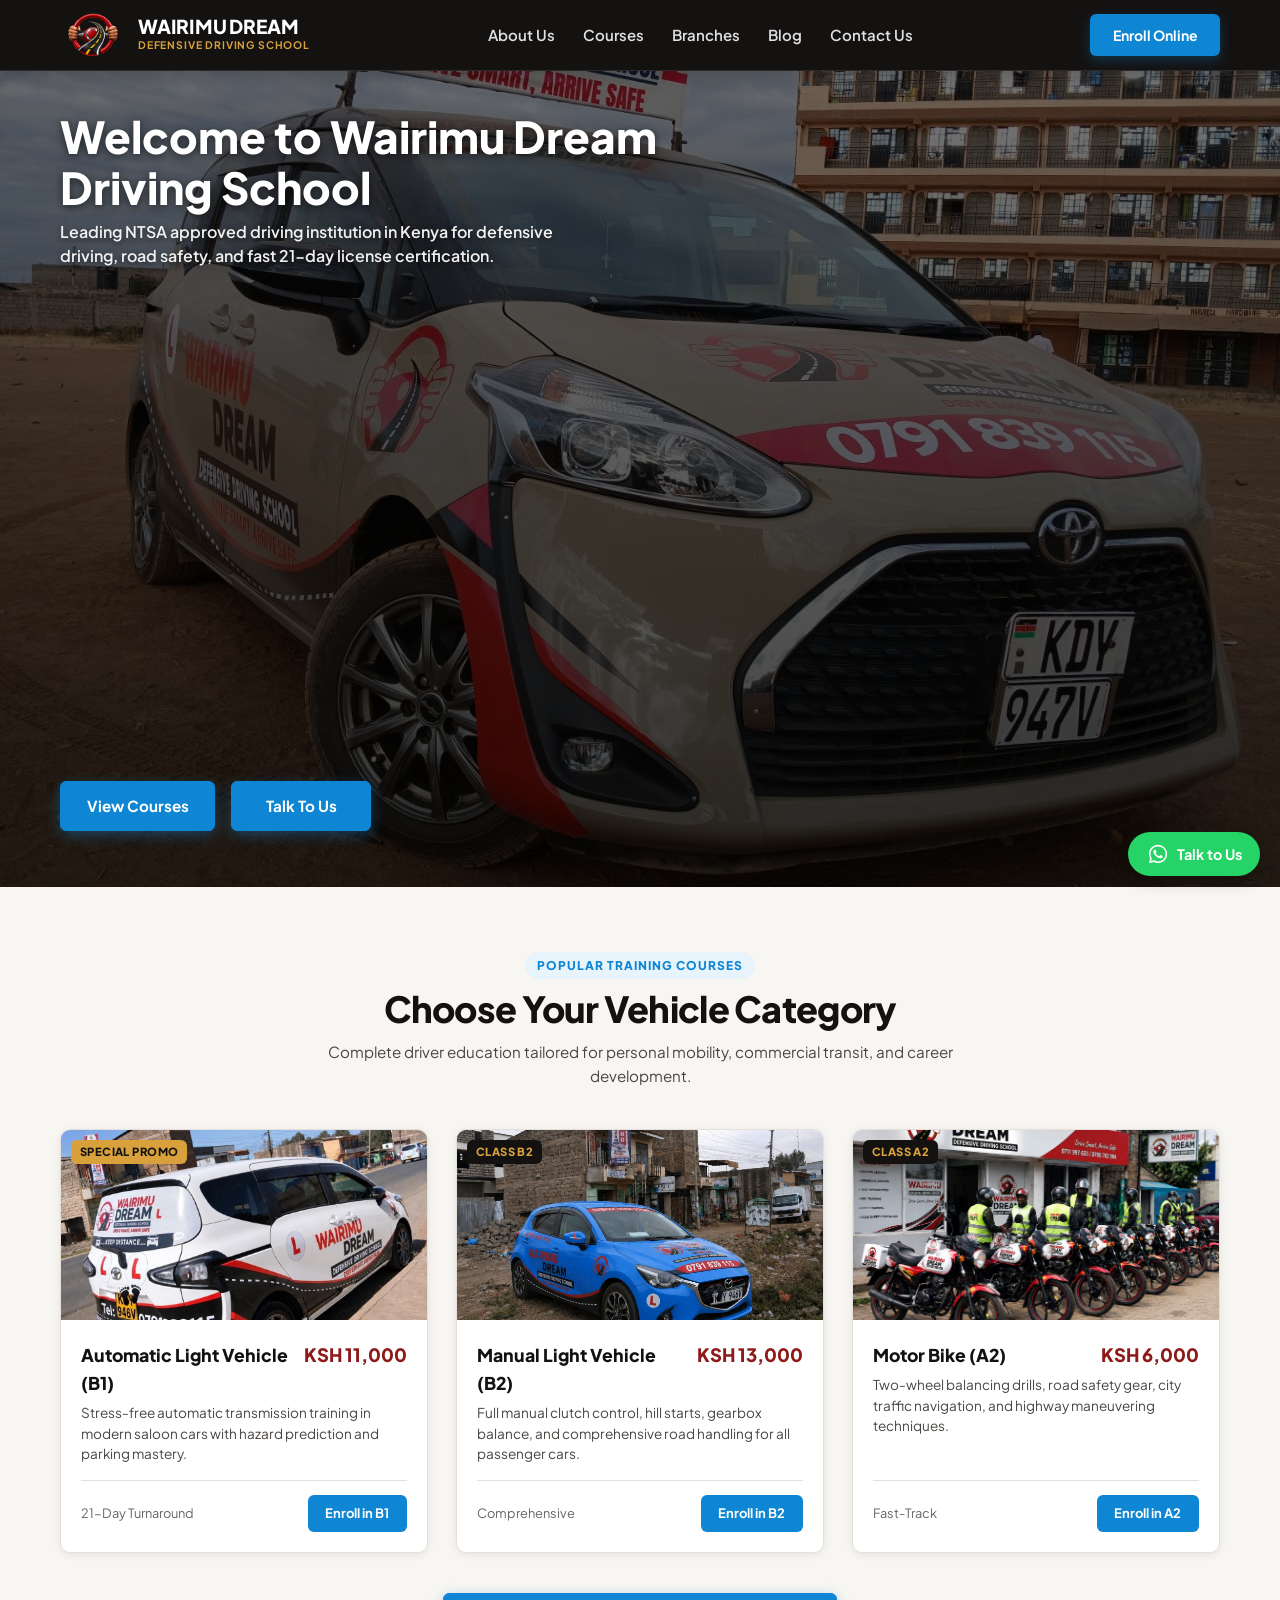
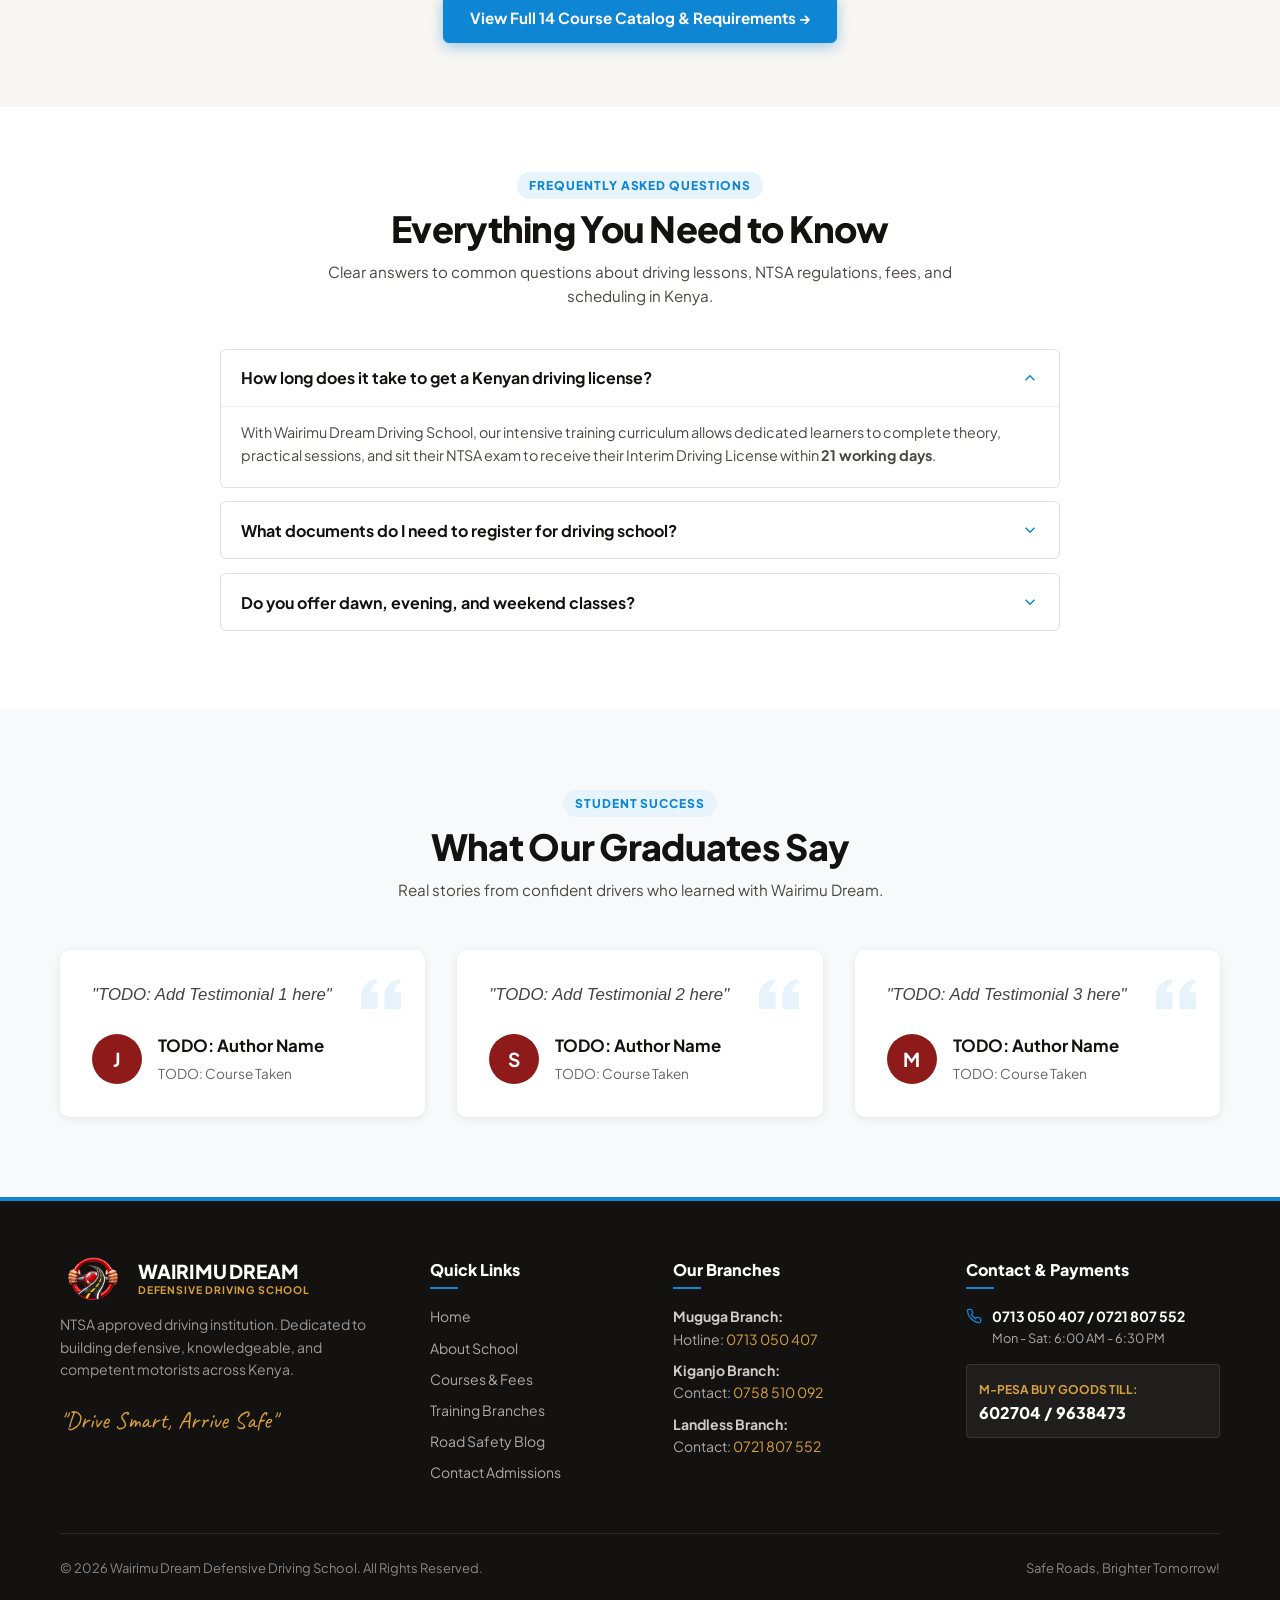
==== commit a36133f4: "Apply MVP fixes: rebuild courses layout, fix image paths, add testimonials" ====
--- a/index.html
+++ b/index.html
@@ -105,7 +105,7 @@
           <!-- B1 Automatic (Special Offer) -->
           <div class="corp-course-card">
             <div class="card-media-wrapper">
-              <img src="images/courses/b1-automatic.png" alt="Class B1 Automatic Light Vehicle" />
+              <img src="images/courses/b1-automatic.jpeg" alt="Class B1 Automatic Light Vehicle" />
               <span class="card-category-tag promo-tag">SPECIAL PROMO</span>
             </div>
             <div class="card-body-corp">
@@ -161,7 +161,7 @@
         </div>
 
         <div style="text-align: center; margin-top: 2.5rem;">
-          <a href="courses.html" class="btn-hero-blue" style="display: inline-flex;">View Full 15 Course Catalog &amp; Requirements &rarr;</a>
+          <a href="courses.html" class="btn-hero-blue" style="display: inline-flex;">View Full 14 Course Catalog &amp; Requirements &rarr;</a>
         </div>
       </div>
     </section>
@@ -205,6 +205,56 @@
               <p>Yes! We offer dawn classes starting at <strong>6:00 AM</strong>, day sessions, evening classes up to <strong>6:30 PM</strong>, as well as dedicated Saturday practical sessions.</p>
             </div>
           </div>
+        </div>
+      </div>
+    </section>
+      <!-- Sitewide Testimonials Block -->
+    <section class="testimonials-section">
+      <div class="container">
+        <div class="section-header-corp" style="text-align: center;">
+          <span class="section-badge-corp">STUDENT SUCCESS</span>
+          <h2 class="section-title-corp">What Our Graduates Say</h2>
+          <p class="section-desc-corp">Real stories from confident drivers who learned with Wairimu Dream.</p>
+        </div>
+
+        <div class="testimonials-grid">
+          
+          <div class="testimonial-card">
+            <svg class="testimonial-quote-icon" viewBox="0 0 24 24" fill="currentColor"><path d="M14.017 21v-7.391c0-5.704 3.731-9.57 8.983-10.609l.995 2.151c-2.432.917-3.995 3.638-3.995 5.849h4v10h-9.983zm-14.017 0v-7.391c0-5.704 3.748-9.57 9-10.609l.996 2.151c-2.433.917-3.996 3.638-3.996 5.849h3.983v10h-9.983z"/></svg>
+            <p class="testimonial-text">"TODO: Add Testimonial 1 here"</p>
+            <div class="testimonial-author">
+              <div class="testimonial-author-avatar">J</div>
+              <div class="testimonial-author-info">
+                <h4>TODO: Author Name</h4>
+                <span>TODO: Course Taken</span>
+              </div>
+            </div>
+          </div>
+
+          <div class="testimonial-card">
+            <svg class="testimonial-quote-icon" viewBox="0 0 24 24" fill="currentColor"><path d="M14.017 21v-7.391c0-5.704 3.731-9.57 8.983-10.609l.995 2.151c-2.432.917-3.995 3.638-3.995 5.849h4v10h-9.983zm-14.017 0v-7.391c0-5.704 3.748-9.57 9-10.609l.996 2.151c-2.433.917-3.996 3.638-3.996 5.849h3.983v10h-9.983z"/></svg>
+            <p class="testimonial-text">"TODO: Add Testimonial 2 here"</p>
+            <div class="testimonial-author">
+              <div class="testimonial-author-avatar">S</div>
+              <div class="testimonial-author-info">
+                <h4>TODO: Author Name</h4>
+                <span>TODO: Course Taken</span>
+              </div>
+            </div>
+          </div>
+
+          <div class="testimonial-card">
+            <svg class="testimonial-quote-icon" viewBox="0 0 24 24" fill="currentColor"><path d="M14.017 21v-7.391c0-5.704 3.731-9.57 8.983-10.609l.995 2.151c-2.432.917-3.995 3.638-3.995 5.849h4v10h-9.983zm-14.017 0v-7.391c0-5.704 3.748-9.57 9-10.609l.996 2.151c-2.433.917-3.996 3.638-3.996 5.849h3.983v10h-9.983z"/></svg>
+            <p class="testimonial-text">"TODO: Add Testimonial 3 here"</p>
+            <div class="testimonial-author">
+              <div class="testimonial-author-avatar">M</div>
+              <div class="testimonial-author-info">
+                <h4>TODO: Author Name</h4>
+                <span>TODO: Course Taken</span>
+              </div>
+            </div>
+          </div>
+
         </div>
       </div>
     </section>
@@ -283,3 +333,4 @@
   <script src="script.js"></script>
 </body>
 </html>
+
--- a/style.css
+++ b/style.css
@@ -319,7 +319,7 @@
   background-color: #1A1A1A;
   background-image:
     linear-gradient(to bottom, rgba(0,0,0,0.55), rgba(0,0,0,0.75)),
-    url('images/hero/hero-1 (1).png');
+    url('images/hero/hero-1(1).jpeg');
   background-size: cover;
   background-position: center;
   padding: 2.5rem 0 3.5rem;
@@ -340,7 +340,7 @@
   overflow: hidden;
   background-image:
     linear-gradient(to bottom, rgba(0,0,0,0.50), rgba(0,0,0,0.72)),
-    url('images/hero/hero-2.png');
+    url('images/hero/hero-2.jpeg');
 }
 
 
@@ -1444,6 +1444,292 @@
   }
 }
 
+/* ==========================================================================
+   Courses Page: Detailed Catalog Cards
+   ========================================================================== */
+
+.course-catalog-grid {
+  display: grid;
+  grid-template-columns: repeat(auto-fill, minmax(320px, 1fr));
+  gap: 2rem;
+  margin-bottom: 4rem;
+}
+
+.detailed-course-card {
+  border-radius: var(--radius-md);
+  overflow: hidden;
+  background: var(--color-white);
+  border: 1px solid var(--color-gray-light);
+  box-shadow: var(--shadow-sm);
+  display: flex;
+  flex-direction: column;
+}
+
+.detailed-course-card .course-img-wrap {
+  position: relative;
+  width: 100%;
+  height: 200px;
+  overflow: hidden;
+}
+
+.detailed-course-card .course-img-wrap img {
+  width: 100%;
+  height: 100%;
+  object-fit: cover;
+}
+
+.detailed-course-card .course-body {
+  padding: 1.5rem;
+  display: flex;
+  flex-direction: column;
+  flex-grow: 1;
+}
+
+.course-header {
+  display: flex;
+  align-items: flex-start;
+  gap: 1rem;
+  margin-bottom: 1rem;
+}
+
+.course-badge {
+  display: inline-flex;
+  align-items: center;
+  justify-content: center;
+  min-width: 48px;
+  height: 48px;
+  border-radius: 6px;
+  background-color: var(--color-primary);
+  color: #FFFFFF;
+  font-weight: 800;
+  font-size: 1.1rem;
+  flex-shrink: 0;
+}
+
+.course-badge.combo {
+  background: linear-gradient(135deg, var(--color-primary), var(--color-gold));
+  font-size: 0.9rem;
+}
+
+.course-title {
+  font-size: 1.25rem;
+  font-weight: 700;
+  color: var(--color-dark);
+  line-height: 1.2;
+  margin: 0;
+}
+
+.course-desc {
+  font-size: 0.95rem;
+  color: #555;
+  margin-bottom: 1.25rem;
+  line-height: 1.5;
+}
+
+.course-reqs {
+  margin-bottom: 1.5rem;
+  padding-left: 1.25rem;
+  font-size: 0.9rem;
+  color: #444;
+}
+
+.course-reqs li {
+  margin-bottom: 0.25rem;
+}
+
+.course-pricing {
+  margin-top: auto;
+  padding-top: 1.25rem;
+  border-top: 1px solid var(--color-gray-light);
+}
+
+.course-price-main {
+  font-size: 1.35rem;
+  font-weight: 800;
+  color: var(--color-primary);
+  margin-bottom: 0.5rem;
+}
+
+.course-tiers {
+  font-size: 0.85rem;
+  color: #666;
+  margin-bottom: 1rem;
+}
+
+.btn-enroll-course {
+  display: inline-block;
+  width: 100%;
+  text-align: center;
+  padding: 0.75rem;
+  background-color: var(--color-dark);
+  color: #FFFFFF;
+  border-radius: 6px;
+  font-weight: 600;
+  transition: var(--transition);
+}
+
+.btn-enroll-course:hover {
+  background-color: var(--color-primary);
+  color: #FFFFFF;
+}
+
+/* ==========================================================================
+   Courses Page: NTSA & Payments Sections
+   ========================================================================== */
+
+.info-section-grid {
+  display: grid;
+  grid-template-columns: 1fr 1fr;
+  gap: 2rem;
+  margin-top: 3rem;
+  margin-bottom: 4rem;
+}
+
+.info-card {
+  background: #FFF;
+  border: 1px solid var(--color-gray-light);
+  border-radius: var(--radius-md);
+  padding: 2rem;
+  box-shadow: var(--shadow-sm);
+}
+
+.info-card h3 {
+  font-size: 1.5rem;
+  color: var(--color-dark);
+  margin-bottom: 1.5rem;
+  display: flex;
+  align-items: center;
+  gap: 0.5rem;
+}
+
+.info-card h3 svg {
+  width: 24px;
+  height: 24px;
+  color: var(--color-primary);
+}
+
+.info-list {
+  list-style: none;
+  padding: 0;
+  margin: 0;
+}
+
+.info-list li {
+  display: flex;
+  justify-content: space-between;
+  padding: 0.75rem 0;
+  border-bottom: 1px solid #EFEFEF;
+  font-size: 1rem;
+  color: #333;
+}
+
+.info-list li:last-child {
+  border-bottom: none;
+}
+
+.info-list li span:last-child {
+  font-weight: 700;
+  color: var(--color-primary);
+}
+
+.payment-method {
+  background: rgba(14, 134, 212, 0.05);
+  border: 1px solid rgba(14, 134, 212, 0.2);
+  padding: 1.25rem;
+  border-radius: 6px;
+  margin-bottom: 1rem;
+}
+
+.payment-method h4 {
+  font-size: 1.1rem;
+  margin: 0 0 0.5rem 0;
+  color: var(--color-dark);
+}
+
+.payment-method p {
+  margin: 0;
+  font-size: 1.25rem;
+  font-weight: 800;
+  color: var(--color-primary);
+}
+
+@media (max-width: 768px) {
+  .info-section-grid {
+    grid-template-columns: 1fr;
+  }
+}
+
+/* ==========================================================================
+   Testimonials Section
+   ========================================================================== */
+
+.testimonials-section {
+  padding: 5rem 0;
+  background-color: #F8F9FA;
+}
+
+.testimonials-grid {
+  display: grid;
+  grid-template-columns: repeat(auto-fit, minmax(300px, 1fr));
+  gap: 2rem;
+  margin-top: 3rem;
+}
+
+.testimonial-card {
+  background: #FFFFFF;
+  padding: 2rem;
+  border-radius: var(--radius-md);
+  box-shadow: var(--shadow-sm);
+  position: relative;
+}
+
+.testimonial-quote-icon {
+  position: absolute;
+  top: 1.5rem;
+  right: 1.5rem;
+  width: 40px;
+  height: 40px;
+  color: rgba(14, 134, 212, 0.1);
+}
+
+.testimonial-text {
+  font-size: 1.05rem;
+  color: #444;
+  line-height: 1.6;
+  font-style: italic;
+  margin-bottom: 1.5rem;
+}
+
+.testimonial-author {
+  display: flex;
+  align-items: center;
+  gap: 1rem;
+}
+
+.testimonial-author-avatar {
+  width: 50px;
+  height: 50px;
+  border-radius: 50%;
+  background: var(--color-primary);
+  color: #FFF;
+  display: flex;
+  align-items: center;
+  justify-content: center;
+  font-weight: 700;
+  font-size: 1.2rem;
+}
+
+.testimonial-author-info h4 {
+  margin: 0;
+  font-size: 1.05rem;
+  color: var(--color-dark);
+}
+
+.testimonial-author-info span {
+  font-size: 0.85rem;
+  color: #666;
+}
+
 /* Courses page hero override (from inline styles) */
 .courses-page-hero {
   background-image:
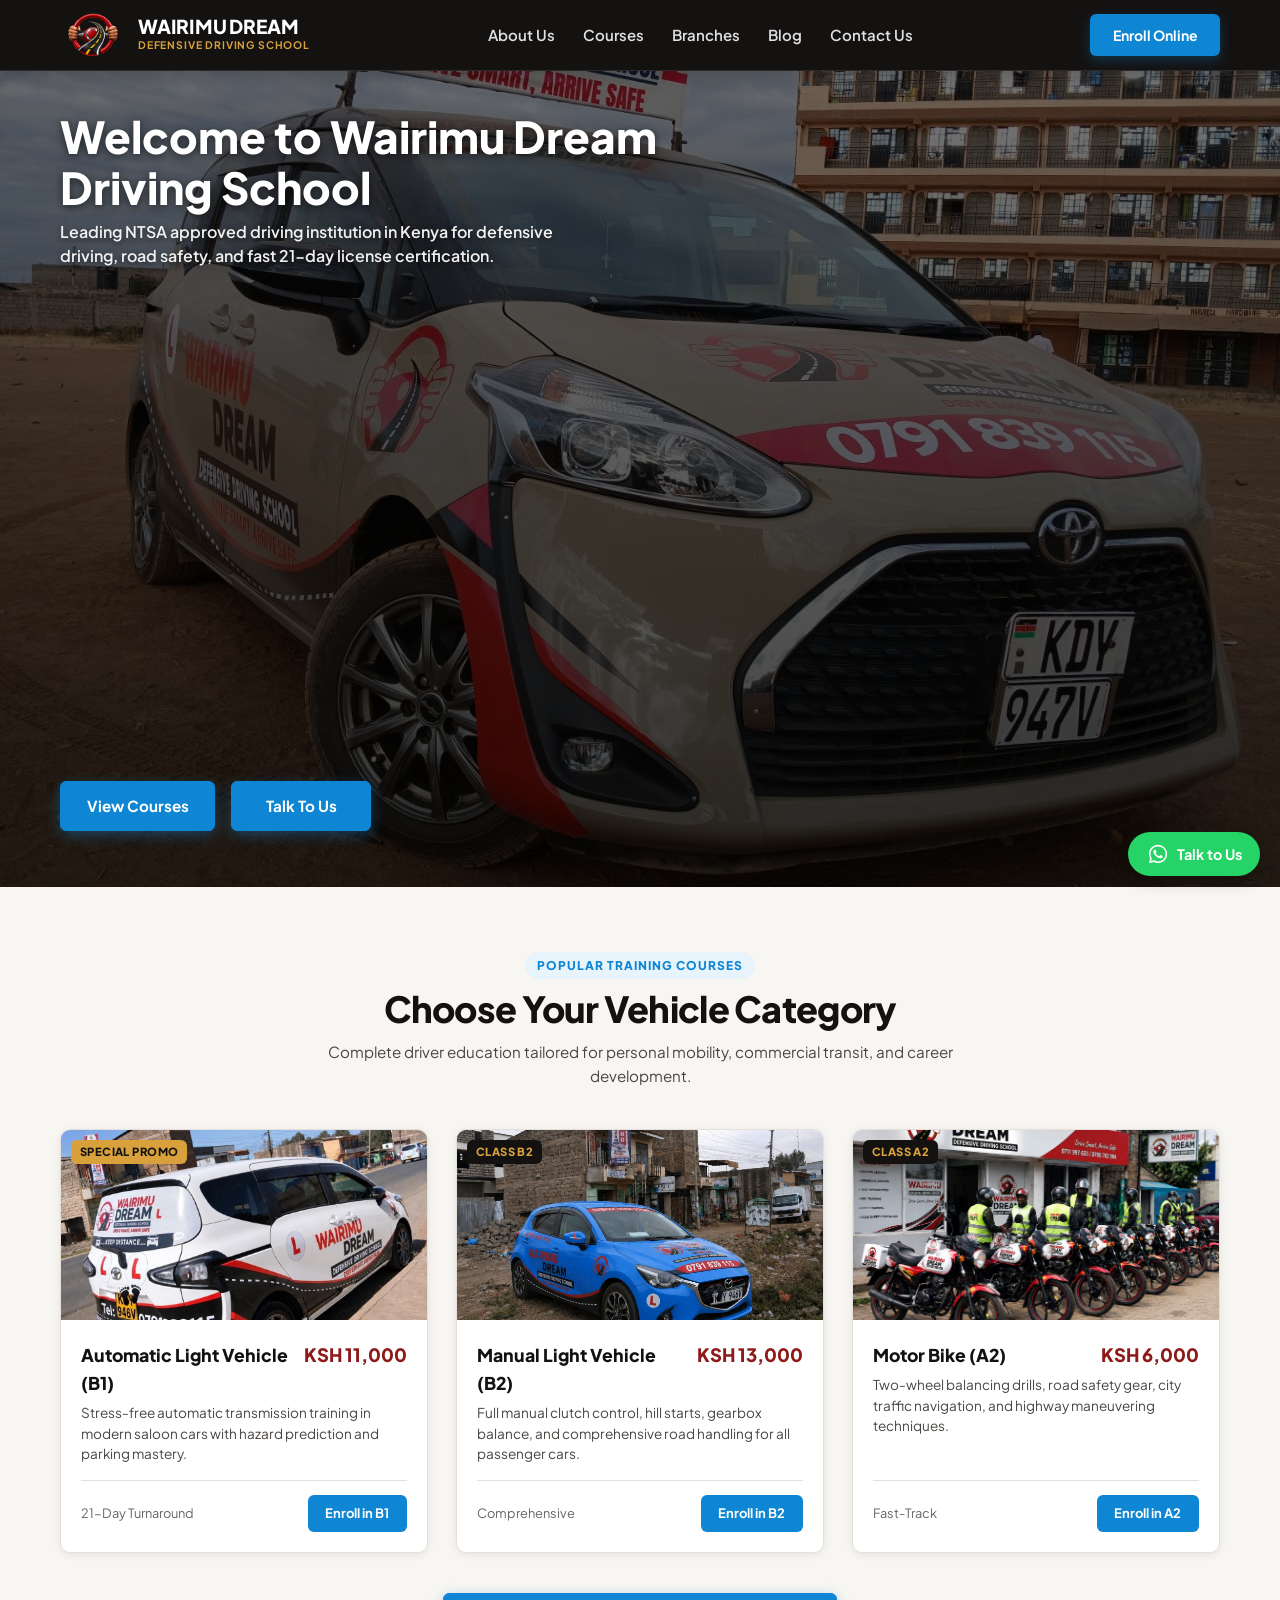
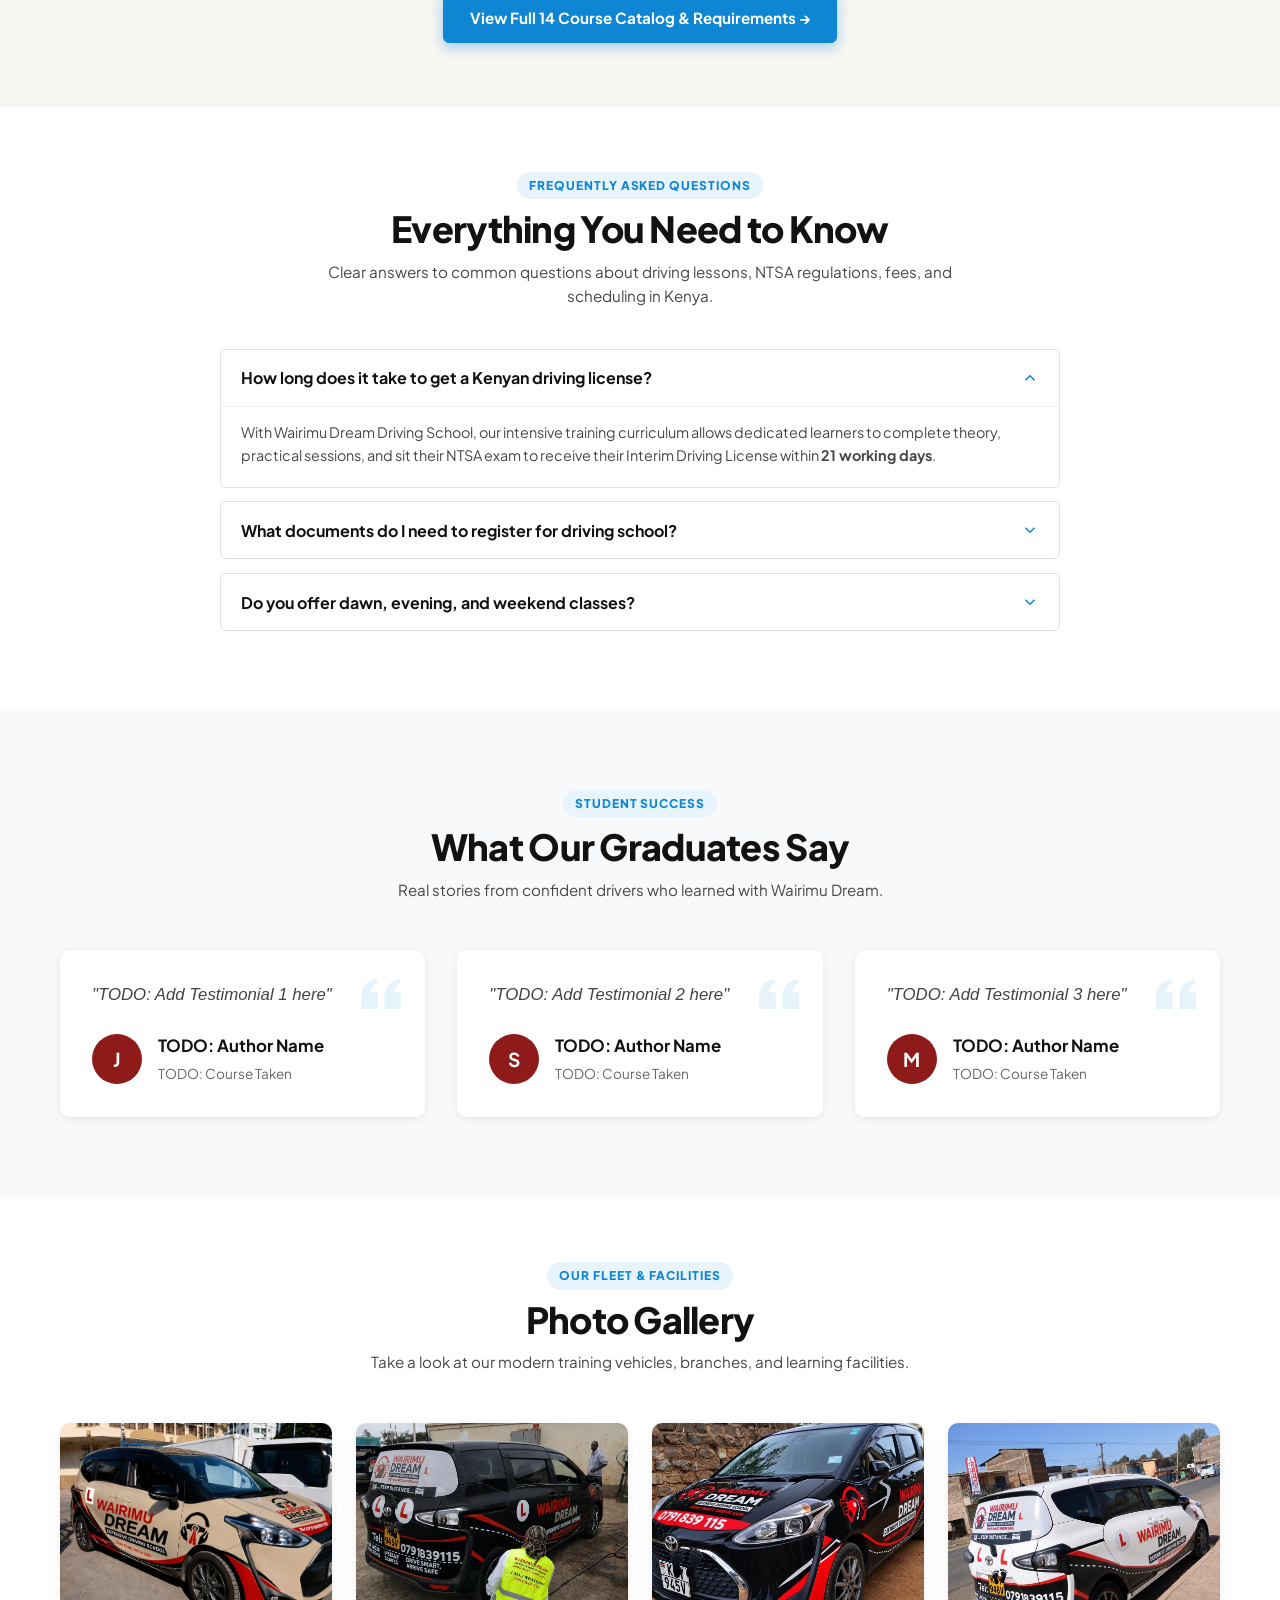
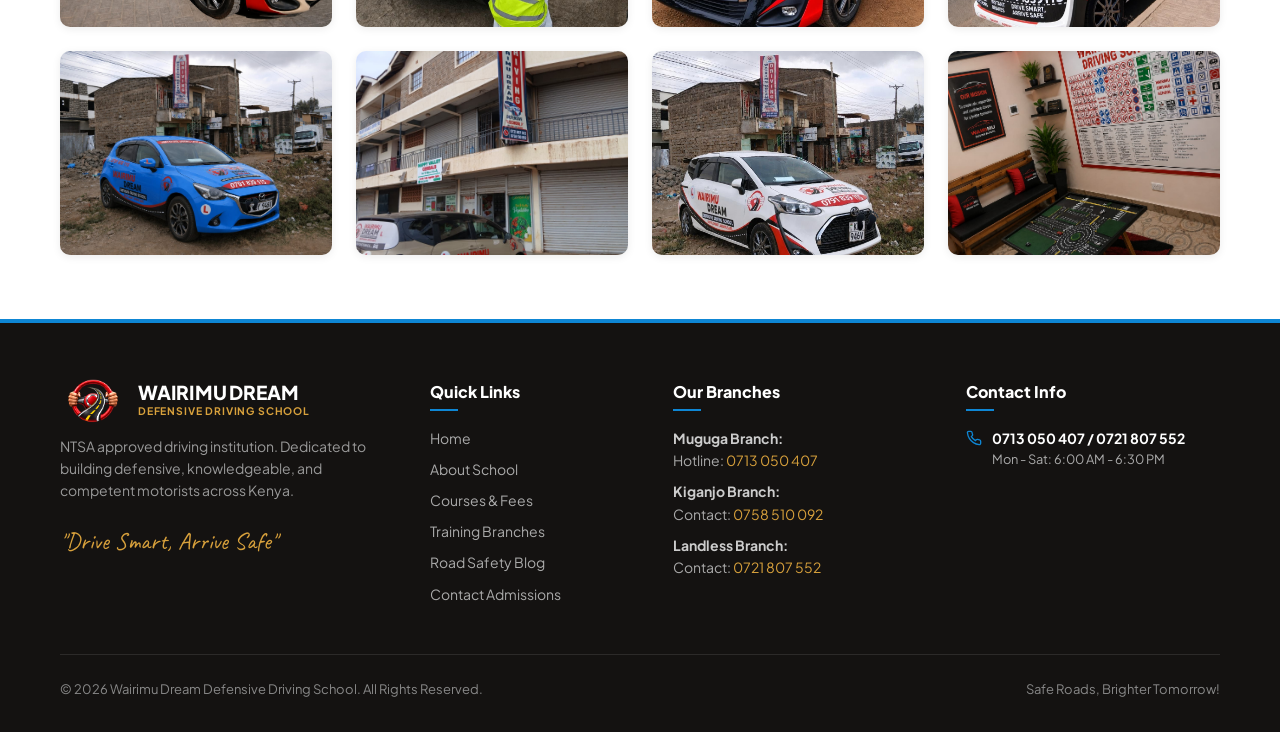
==== commit ebe4a53f: "Update branch images, remove M-Pesa, add gallery section" ====
--- a/index.html
+++ b/index.html
@@ -258,6 +258,45 @@
         </div>
       </div>
     </section>
+
+    <!-- Photo Gallery Section -->
+    <section class="section-padding" id="photoGallery">
+      <div class="container">
+        <div class="section-header-corp" style="text-align: center;">
+          <span class="section-badge-corp">OUR FLEET & FACILITIES</span>
+          <h2 class="section-title-corp">Photo Gallery</h2>
+          <p class="section-desc-corp">Take a look at our modern training vehicles, branches, and learning facilities.</p>
+        </div>
+
+        <div class="gallery-grid">
+          <div class="gallery-item">
+            <img src="images/gallery/baige.jpeg" alt="Wairimu Dream Training Vehicle" loading="lazy" />
+          </div>
+          <div class="gallery-item">
+            <img src="images/gallery/black-sienta.jpeg" alt="Black Sienta Training Car" loading="lazy" />
+          </div>
+          <div class="gallery-item">
+            <img src="images/gallery/black-sienta-display.jpeg" alt="Black Sienta Display" loading="lazy" />
+          </div>
+          <div class="gallery-item">
+            <img src="images/gallery/display-white-sienta.jpeg" alt="White Sienta Display" loading="lazy" />
+          </div>
+          <div class="gallery-item">
+            <img src="images/gallery/mazda demio.jpeg" alt="Mazda Demio Training Vehicle" loading="lazy" />
+          </div>
+          <div class="gallery-item">
+            <img src="images/gallery/our-branch.jpeg" alt="Our Branch Office" loading="lazy" />
+          </div>
+          <div class="gallery-item">
+            <img src="images/gallery/view-white-sienta.jpeg" alt="White Sienta Side View" loading="lazy" />
+          </div>
+          <div class="gallery-item">
+            <img src="images/gallery/waiting area.jpeg" alt="Student Waiting Area" loading="lazy" />
+          </div>
+        </div>
+      </div>
+    </section>
+
   </main>
 
   <!-- Footer -->
@@ -302,7 +341,7 @@
         </div>
 
         <div>
-          <h4 class="footer-heading-corp">Contact &amp; Payments</h4>
+          <h4 class="footer-heading-corp">Contact Info</h4>
           <div class="footer-contact-item">
             <svg viewBox="0 0 24 24" fill="none" stroke="currentColor" stroke-width="2"><path d="M22 16.92v3a2 2 0 0 1-2.18 2 19.79 19.79 0 0 1-8.63-3.07 19.5 19.5 0 0 1-6-6 19.79 19.79 0 0 1-3.07-8.67A2 2 0 0 1 4.11 2h3a2 2 0 0 1 2 1.72 12.84 12.84 0 0 0 .7 2.81 2 2 0 0 1-.45 2.11L8.09 9.91a16 16 0 0 0 6 6l1.27-1.27a2 2 0 0 1 2.11-.45 12.84 12.84 0 0 0 2.81.7A2 2 0 0 1 22 16.92z"/></svg>
             <div>
@@ -310,10 +349,7 @@
               <p style="margin: 0; font-size: 0.8rem;">Mon - Sat: 6:00 AM - 6:30 PM</p>
             </div>
           </div>
-          <div style="margin-top: 1rem; background: rgba(255,255,255,0.05); padding: 0.75rem; border-radius: 4px; border: 1px solid rgba(255,255,255,0.1);">
-            <span style="font-size: 0.75rem; color: var(--color-gold); font-weight: 700;">M-PESA BUY GOODS TILL:</span>
-            <p style="color: #FFF; font-weight: 800; font-size: 1rem; margin: 0;">602704 / 9638473</p>
-          </div>
+
         </div>
       </div>
 
@@ -334,3 +370,4 @@
 </body>
 </html>
 
+
--- a/style.css
+++ b/style.css
@@ -1579,7 +1579,10 @@
 
 .info-section-grid {
   display: grid;
-  grid-template-columns: 1fr 1fr;
+  grid-template-columns: 1fr;
+  max-width: 600px;
+  margin-left: auto;
+  margin-right: auto;
   gap: 2rem;
   margin-top: 3rem;
   margin-bottom: 4rem;
@@ -1743,3 +1746,29 @@
     linear-gradient(to bottom, rgba(0,0,0,0.55), rgba(0,0,0,0.72)),
     url('images/hero/hero-4.jpeg');
 }
+
+/* Photo Gallery Grid */
+.gallery-grid {
+  display: grid;
+  grid-template-columns: repeat(auto-fit, minmax(250px, 1fr));
+  gap: 1.5rem;
+  margin-top: 3rem;
+}
+
+.gallery-item {
+  border-radius: var(--radius-md);
+  overflow: hidden;
+  box-shadow: var(--shadow-sm);
+  aspect-ratio: 4/3;
+}
+
+.gallery-item img {
+  width: 100%;
+  height: 100%;
+  object-fit: cover;
+  transition: transform 0.3s ease;
+}
+
+.gallery-item:hover img {
+  transform: scale(1.05);
+}
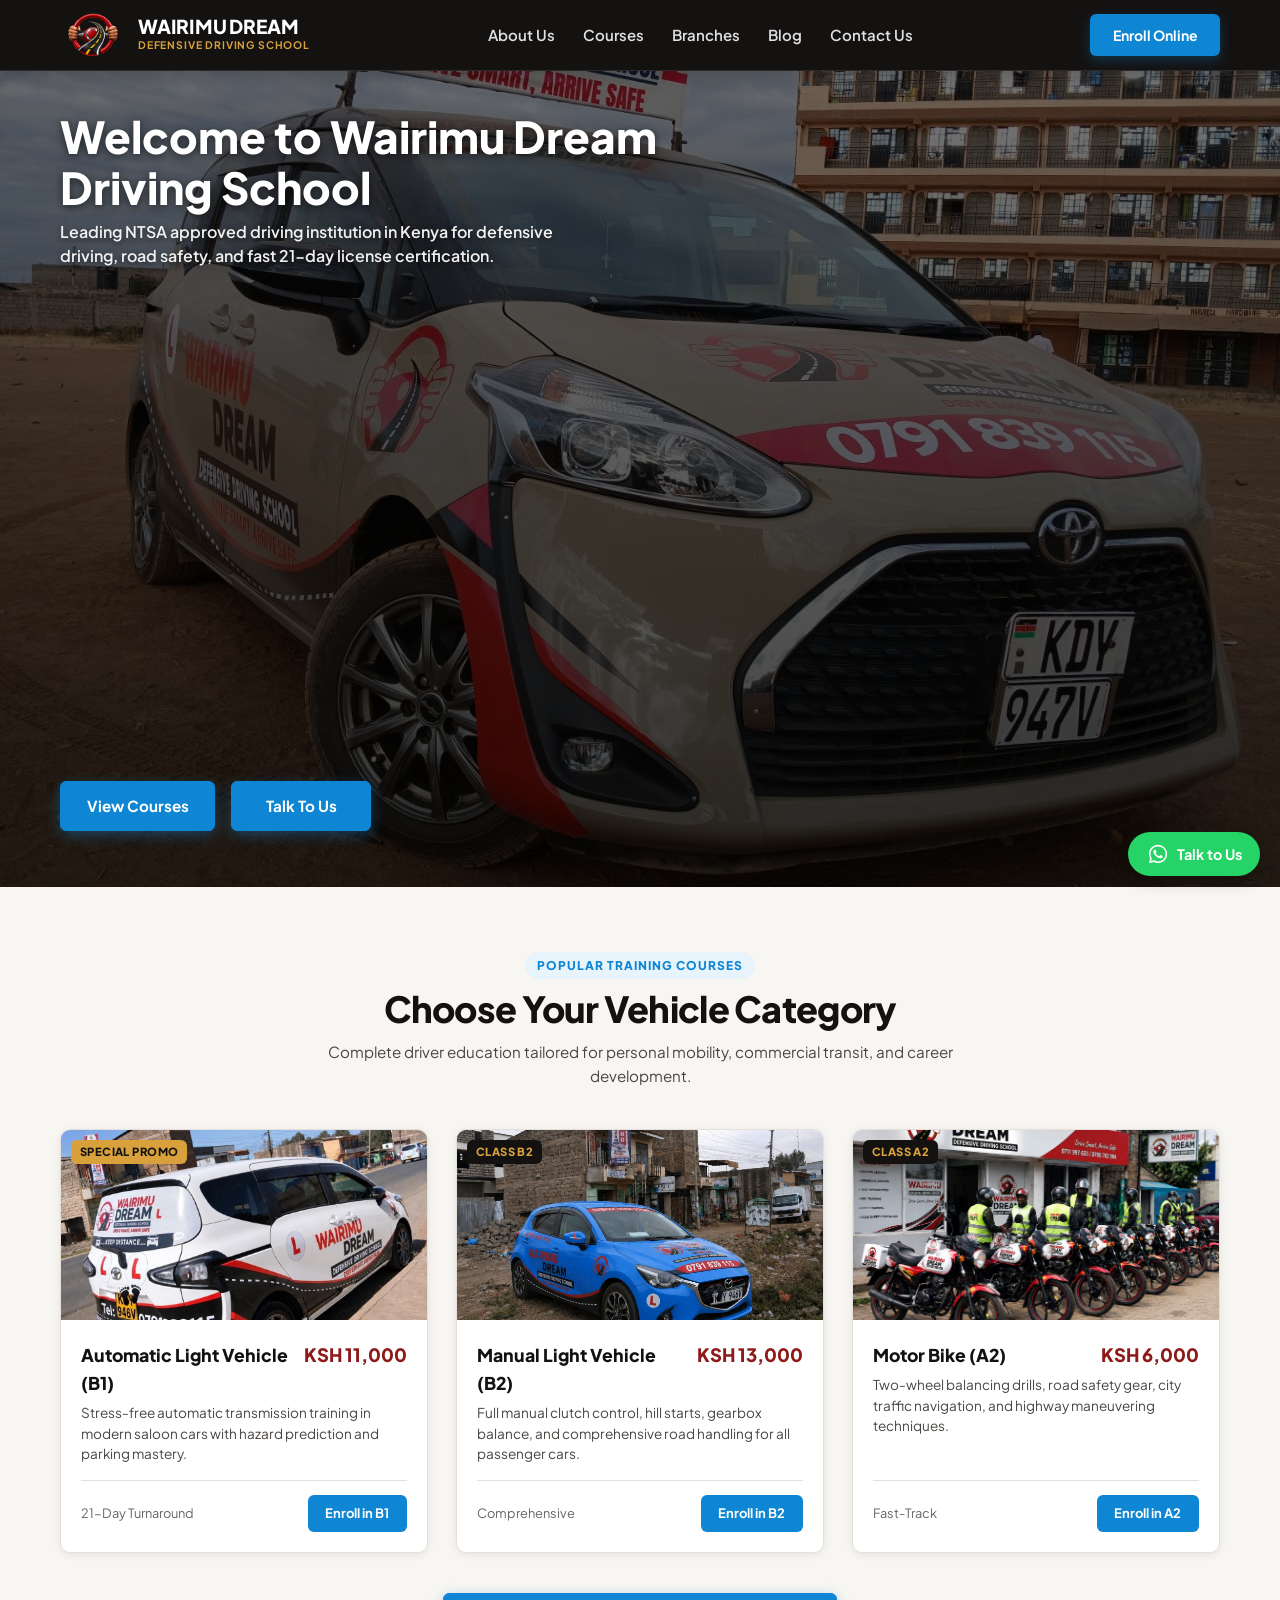
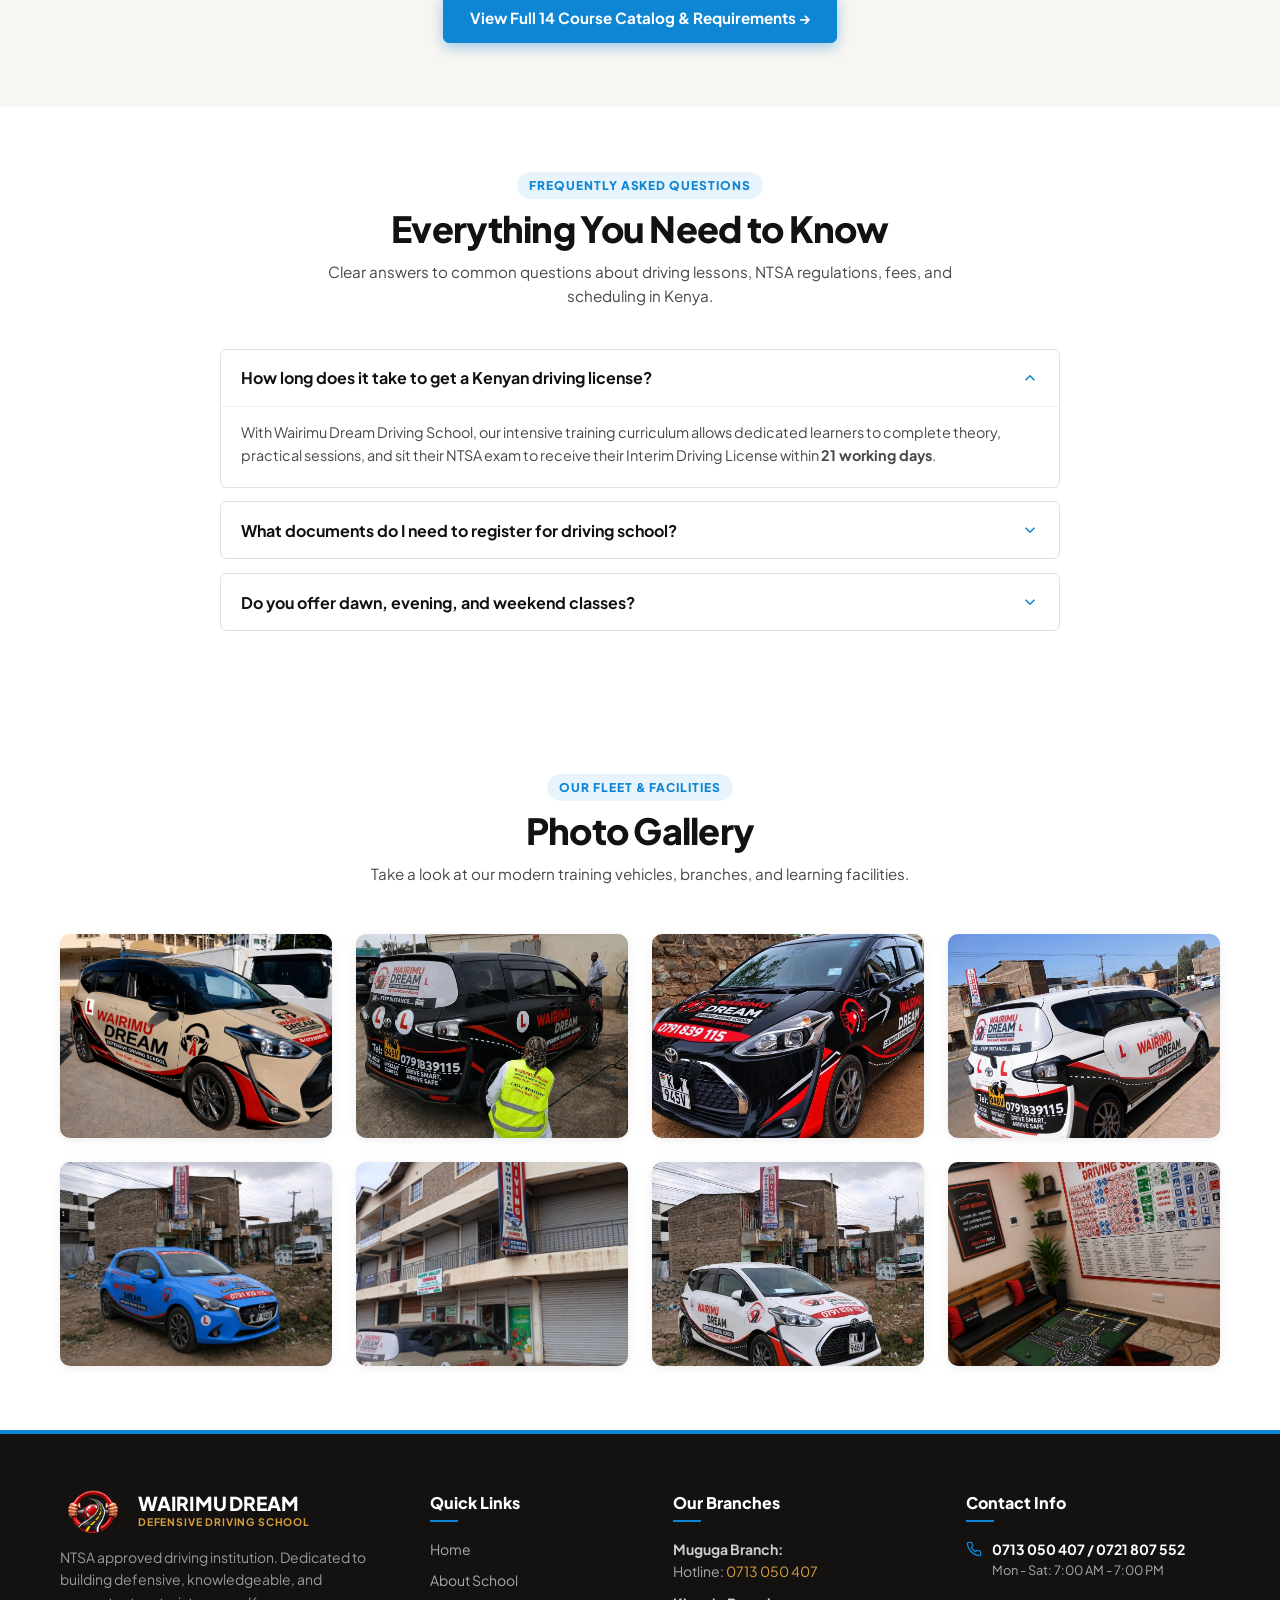
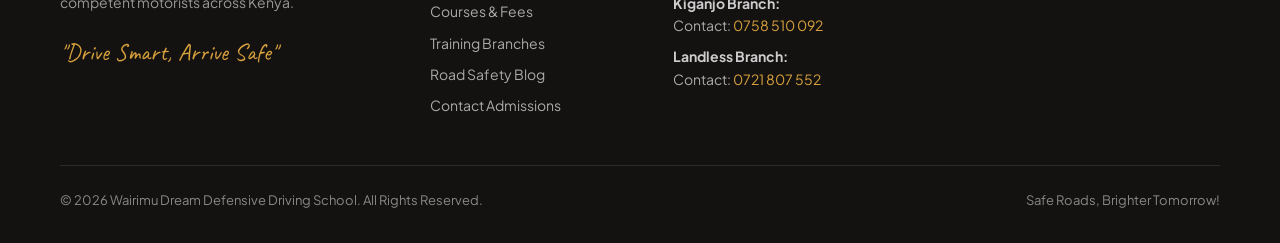
==== commit ecae0c78: "Update hours to 7am-7pm, remove testimonials, add new branches" ====
--- a/index.html
+++ b/index.html
@@ -208,56 +208,7 @@
         </div>
       </div>
     </section>
-      <!-- Sitewide Testimonials Block -->
-    <section class="testimonials-section">
-      <div class="container">
-        <div class="section-header-corp" style="text-align: center;">
-          <span class="section-badge-corp">STUDENT SUCCESS</span>
-          <h2 class="section-title-corp">What Our Graduates Say</h2>
-          <p class="section-desc-corp">Real stories from confident drivers who learned with Wairimu Dream.</p>
-        </div>
-
-        <div class="testimonials-grid">
-          
-          <div class="testimonial-card">
-            <svg class="testimonial-quote-icon" viewBox="0 0 24 24" fill="currentColor"><path d="M14.017 21v-7.391c0-5.704 3.731-9.57 8.983-10.609l.995 2.151c-2.432.917-3.995 3.638-3.995 5.849h4v10h-9.983zm-14.017 0v-7.391c0-5.704 3.748-9.57 9-10.609l.996 2.151c-2.433.917-3.996 3.638-3.996 5.849h3.983v10h-9.983z"/></svg>
-            <p class="testimonial-text">"TODO: Add Testimonial 1 here"</p>
-            <div class="testimonial-author">
-              <div class="testimonial-author-avatar">J</div>
-              <div class="testimonial-author-info">
-                <h4>TODO: Author Name</h4>
-                <span>TODO: Course Taken</span>
-              </div>
-            </div>
-          </div>
-
-          <div class="testimonial-card">
-            <svg class="testimonial-quote-icon" viewBox="0 0 24 24" fill="currentColor"><path d="M14.017 21v-7.391c0-5.704 3.731-9.57 8.983-10.609l.995 2.151c-2.432.917-3.995 3.638-3.995 5.849h4v10h-9.983zm-14.017 0v-7.391c0-5.704 3.748-9.57 9-10.609l.996 2.151c-2.433.917-3.996 3.638-3.996 5.849h3.983v10h-9.983z"/></svg>
-            <p class="testimonial-text">"TODO: Add Testimonial 2 here"</p>
-            <div class="testimonial-author">
-              <div class="testimonial-author-avatar">S</div>
-              <div class="testimonial-author-info">
-                <h4>TODO: Author Name</h4>
-                <span>TODO: Course Taken</span>
-              </div>
-            </div>
-          </div>
-
-          <div class="testimonial-card">
-            <svg class="testimonial-quote-icon" viewBox="0 0 24 24" fill="currentColor"><path d="M14.017 21v-7.391c0-5.704 3.731-9.57 8.983-10.609l.995 2.151c-2.432.917-3.995 3.638-3.995 5.849h4v10h-9.983zm-14.017 0v-7.391c0-5.704 3.748-9.57 9-10.609l.996 2.151c-2.433.917-3.996 3.638-3.996 5.849h3.983v10h-9.983z"/></svg>
-            <p class="testimonial-text">"TODO: Add Testimonial 3 here"</p>
-            <div class="testimonial-author">
-              <div class="testimonial-author-avatar">M</div>
-              <div class="testimonial-author-info">
-                <h4>TODO: Author Name</h4>
-                <span>TODO: Course Taken</span>
-              </div>
-            </div>
-          </div>
-
-        </div>
-      </div>
-    </section>
+      
 
     <!-- Photo Gallery Section -->
     <section class="section-padding" id="photoGallery">
@@ -346,7 +297,7 @@
             <svg viewBox="0 0 24 24" fill="none" stroke="currentColor" stroke-width="2"><path d="M22 16.92v3a2 2 0 0 1-2.18 2 19.79 19.79 0 0 1-8.63-3.07 19.5 19.5 0 0 1-6-6 19.79 19.79 0 0 1-3.07-8.67A2 2 0 0 1 4.11 2h3a2 2 0 0 1 2 1.72 12.84 12.84 0 0 0 .7 2.81 2 2 0 0 1-.45 2.11L8.09 9.91a16 16 0 0 0 6 6l1.27-1.27a2 2 0 0 1 2.11-.45 12.84 12.84 0 0 0 2.81.7A2 2 0 0 1 22 16.92z"/></svg>
             <div>
               <p style="margin: 0; font-weight: 700; color: #FFF;">0713 050 407 / 0721 807 552</p>
-              <p style="margin: 0; font-size: 0.8rem;">Mon - Sat: 6:00 AM - 6:30 PM</p>
+              <p style="margin: 0; font-size: 0.8rem;">Mon - Sat: 7:00 AM - 7:00 PM</p>
             </div>
           </div>
 
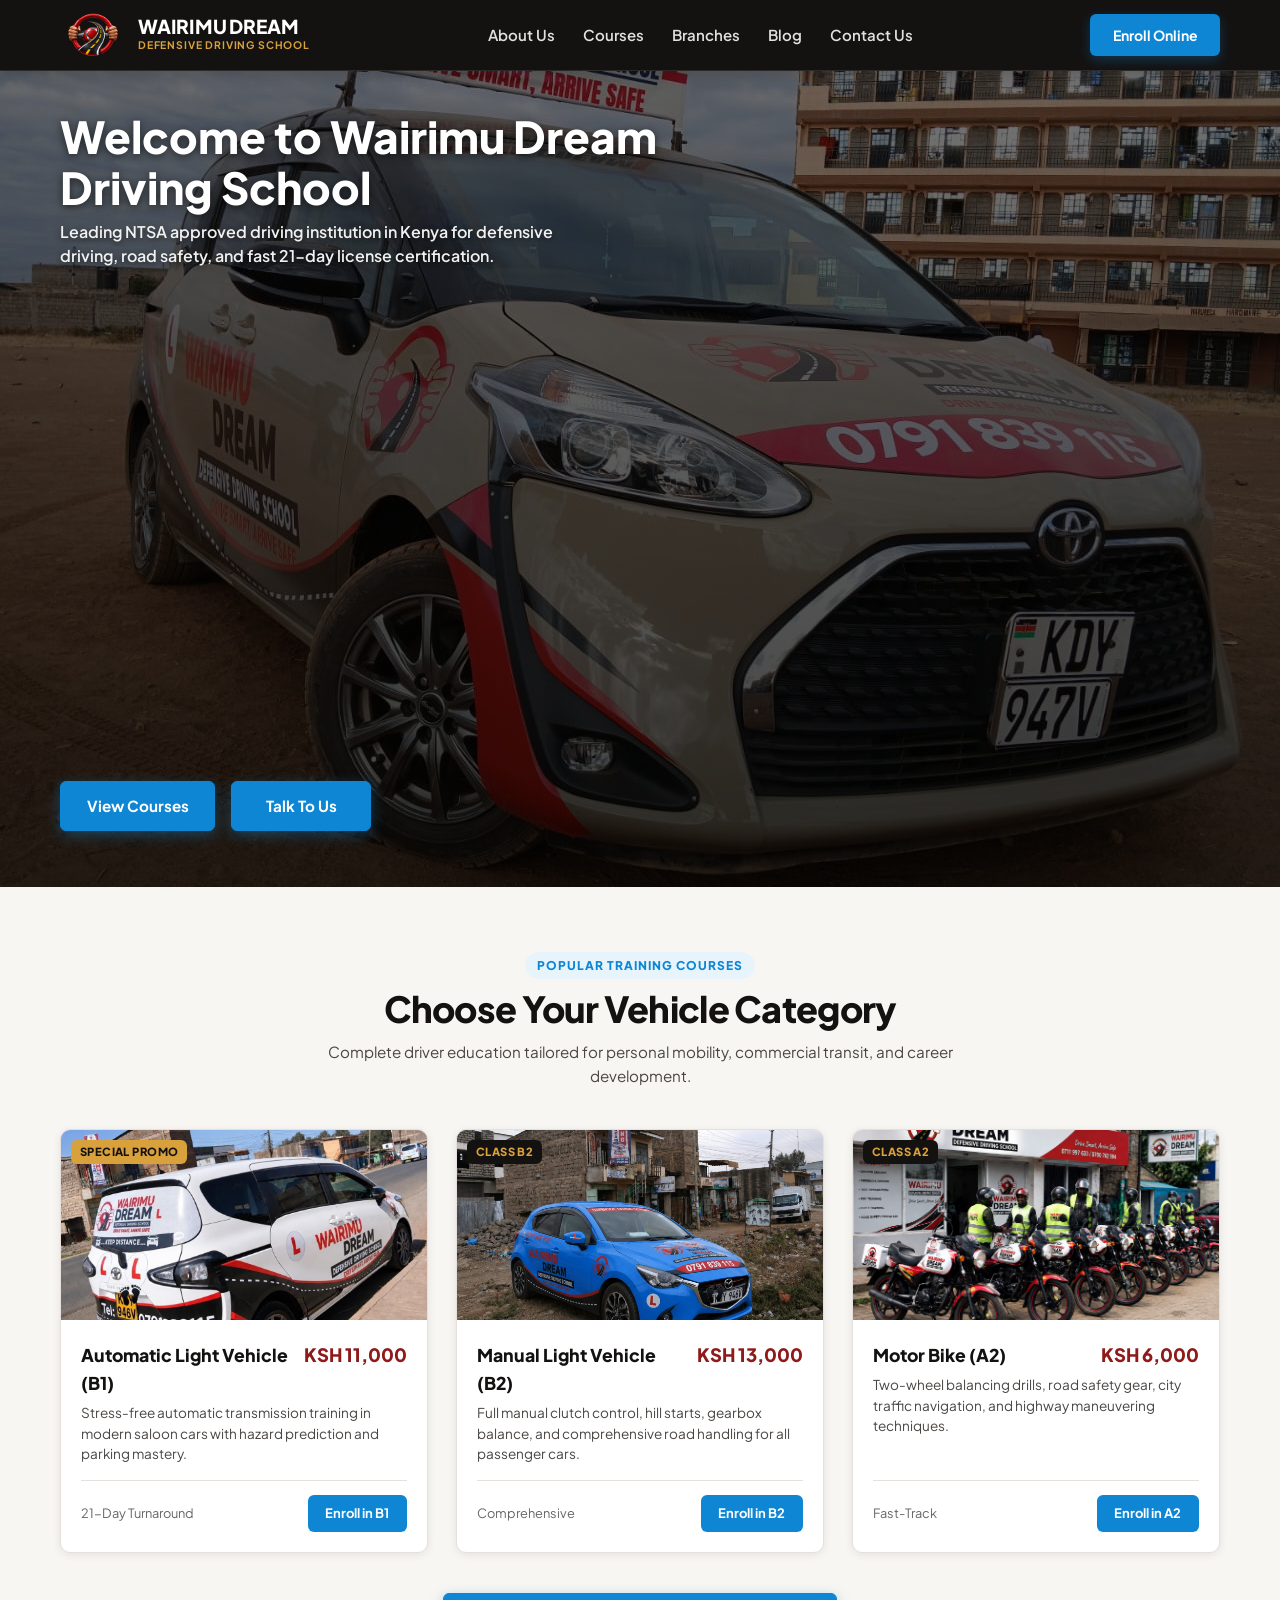
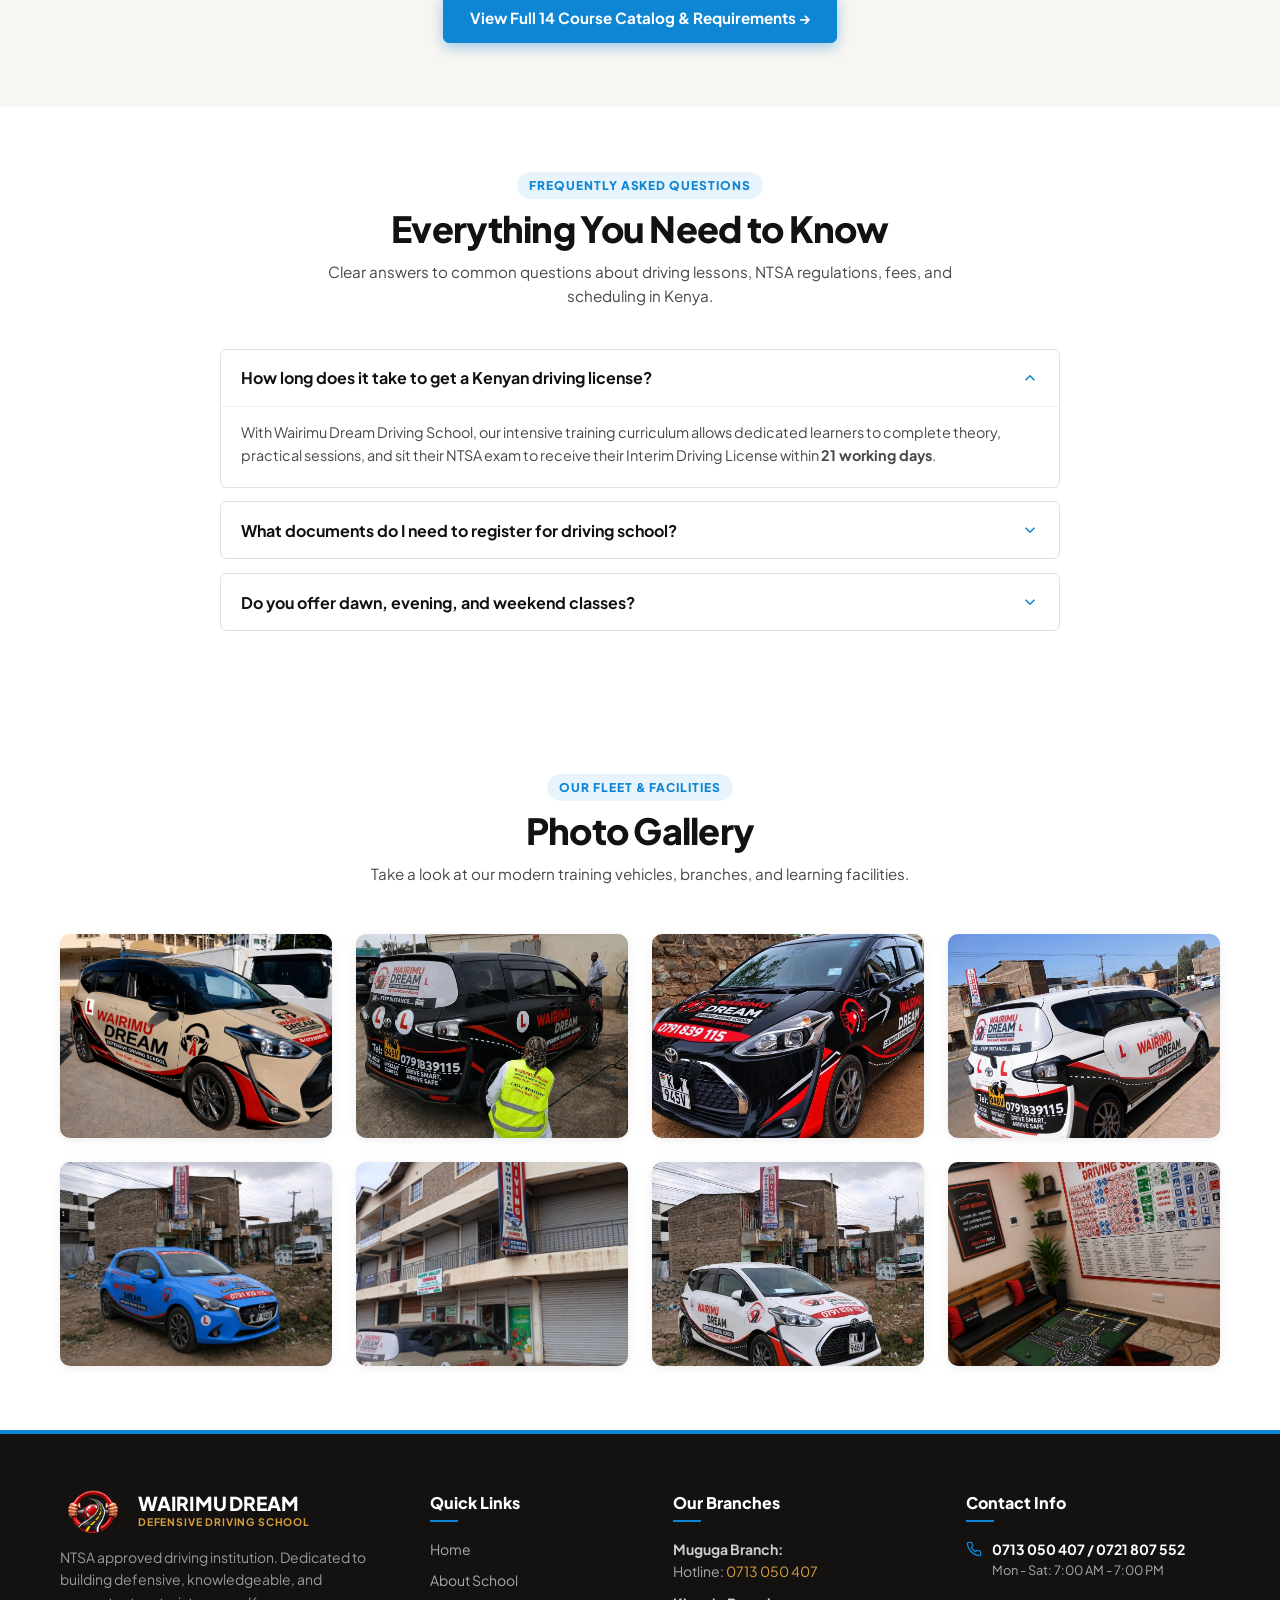
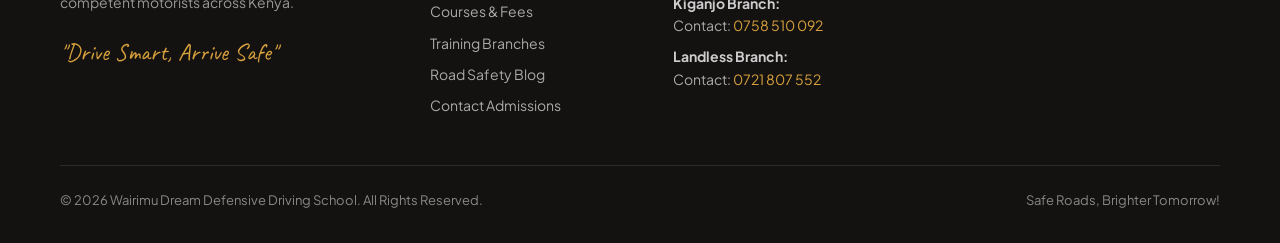
==== commit 00f405a0: "Remove floating WhatsApp button from all pages" ====
--- a/index.html
+++ b/index.html
@@ -311,12 +311,6 @@
     </div>
   </footer>
 
-  <!-- Floating WhatsApp (Matching Screenshot 1 & 2) -->
-  <a href="https://wa.me/254721807552?text=Hello%20Wairimu%20Dream%20Driving%20School,%20I%20would%20like%20to%20inquire%20about%20driving%20classes." class="floating-whatsapp-pill" target="_blank" rel="noopener noreferrer" aria-label="Talk to Us on WhatsApp">
-    <svg viewBox="0 0 24 24" fill="currentColor"><path d="M12.04 2c-5.46 0-9.91 4.45-9.91 9.91 0 1.75.46 3.45 1.32 4.95L2.05 22l5.25-1.38c1.45.79 3.08 1.21 4.74 1.21 5.46 0 9.91-4.45 9.91-9.91 0-2.65-1.03-5.14-2.9-7.01A9.816 9.816 0 0 0 12.04 2zm0 18.09c-1.48 0-2.93-.4-4.2-1.15l-.3-.18-3.12.82.83-3.04-.2-.31a8.136 8.136 0 0 1-1.25-4.32c0-4.52 3.68-8.2 8.2-8.2 2.19 0 4.25.85 5.8 2.4 1.55 1.55 2.4 3.61 2.4 5.8 0 4.52-3.68 8.18-8.16 8.18zm4.49-6.14c-.25-.12-1.46-.72-1.68-.8-.23-.08-.39-.12-.56.12-.17.25-.64.8-.79.97-.14.17-.29.19-.53.07-.25-.12-1.04-.38-1.98-1.22-.73-.65-1.23-1.46-1.37-1.71-.14-.25-.01-.38.11-.5.11-.11.25-.29.37-.43.12-.14.17-.25.25-.41.08-.17.04-.31-.02-.43s-.56-1.34-.76-1.84c-.2-.48-.41-.42-.56-.43h-.48c-.17 0-.43.06-.66.31-.23.25-.87.85-.87 2.07 0 1.22.89 2.4 1.01 2.57.12.17 1.75 2.67 4.24 3.74.59.26 1.05.41 1.41.53.6.19 1.14.16 1.57.1.48-.07 1.46-.6 1.67-1.18.21-.58.21-1.07.14-1.18-.06-.1-.23-.16-.48-.28z"/></svg>
-    <span>Talk to Us</span>
-  </a>
-
   <script src="script.js"></script>
 </body>
 </html>
